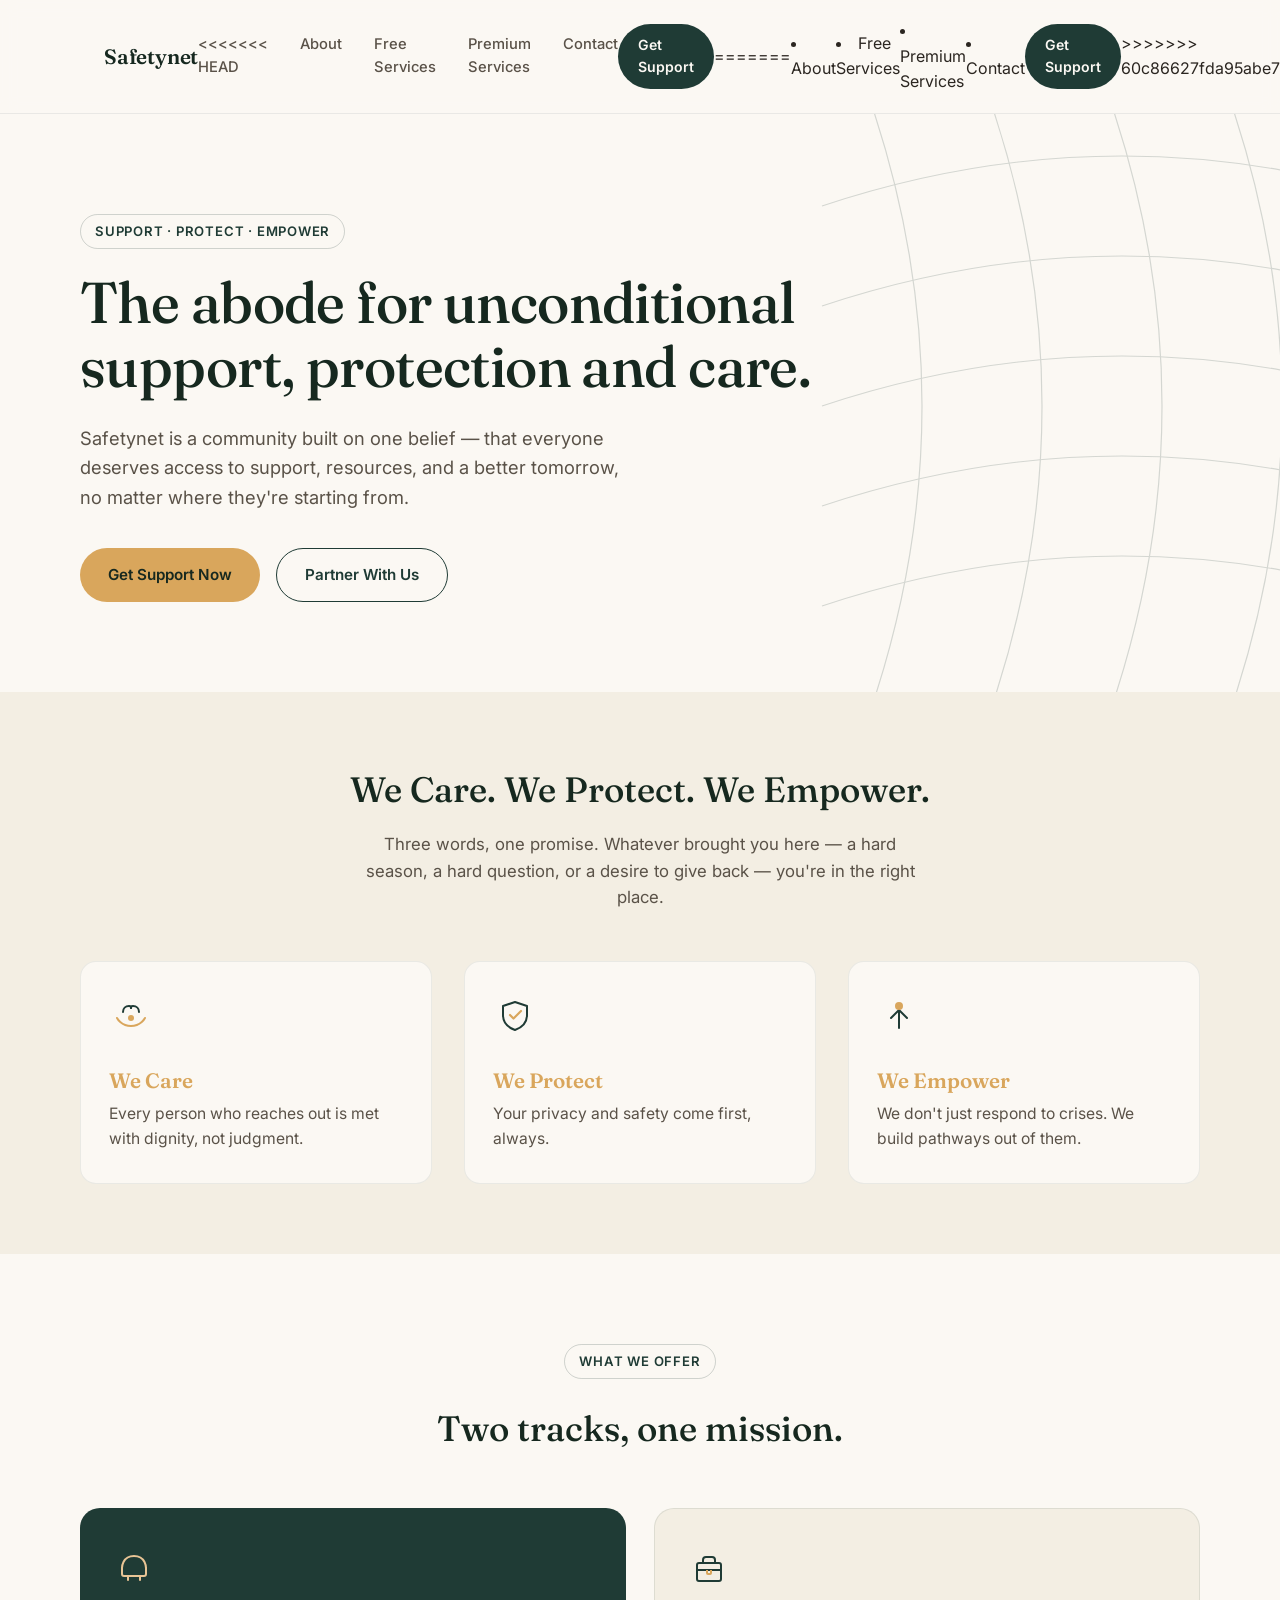
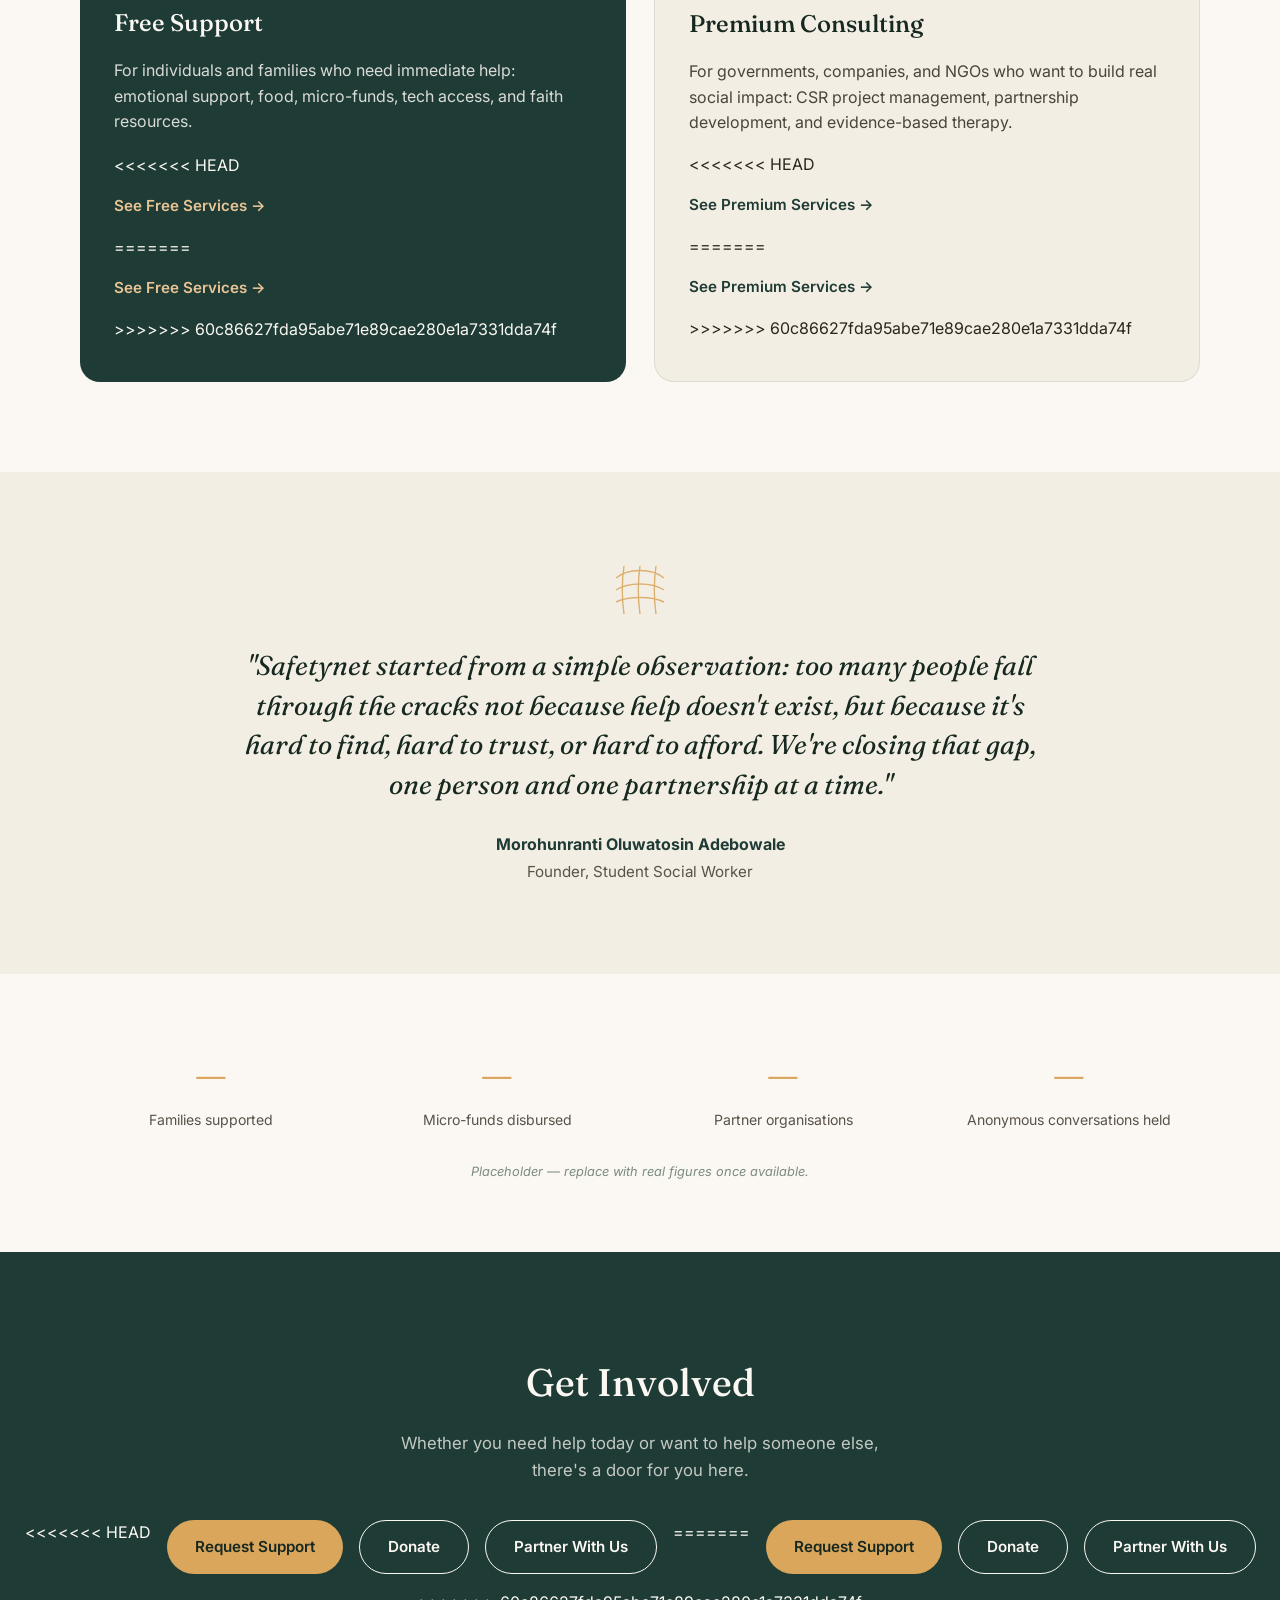
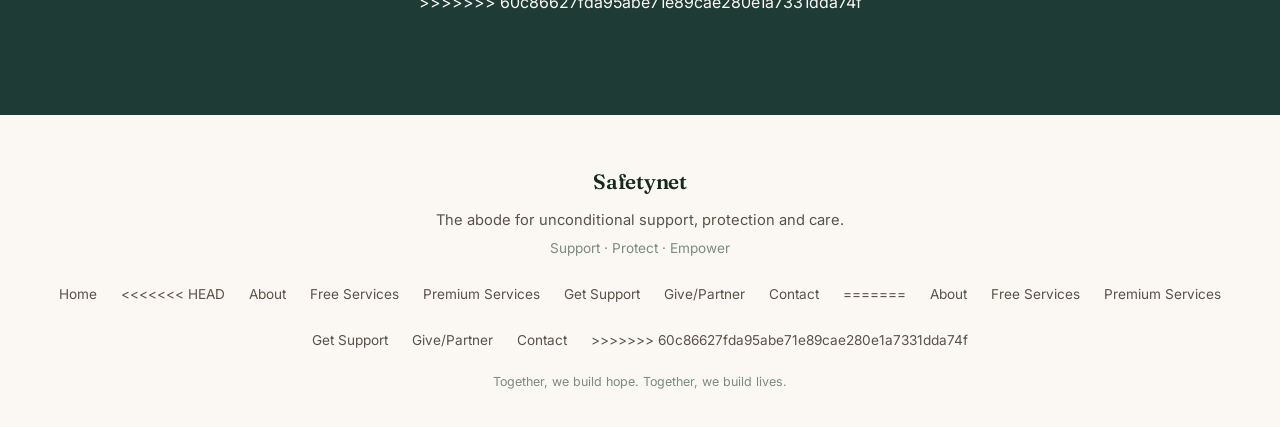
==== index.html @ e3c45377 "Sync local files with repo" ====
<!DOCTYPE html>
<html lang="en">
<head>
<meta charset="UTF-8">
<meta name="viewport" content="width=device-width, initial-scale=1.0">
<title>Safetynet — The abode for unconditional support, protection and care</title>
<link rel="preconnect" href="https://fonts.googleapis.com">
<link href="https://fonts.googleapis.com/css2?family=Fraunces:opsz,wght@9..144,400;9..144,500;9..144,600&family=Inter:wght@400;500;600&display=swap" rel="stylesheet">
<style>
  :root {
    --paper: #FBF8F3;
    --paper-warm: #F3EEE3;
    --pine: #1F3B35;
    --pine-deep: #16281F;
    --gold: #D9A65C;
    --gold-soft: #E8C495;
    --sage: #7A8C7E;
    --ink: #2B2620;
    --ink-soft: #5A5248;
  }

  * { margin: 0; padding: 0; box-sizing: border-box; }

  body {
    background: var(--paper);
    color: var(--ink);
    font-family: 'Inter', sans-serif;
    line-height: 1.6;
    -webkit-font-smoothing: antialiased;
  }

  h1, h2, h3 { font-family: 'Fraunces', serif; font-weight: 500; color: var(--pine-deep); }

  a { color: inherit; text-decoration: none; }

  :focus-visible {
    outline: 2px solid var(--gold);
    outline-offset: 3px;
  }

  .wrap { max-width: 1120px; margin: 0 auto; padding: 0 24px; }

  /* NAV */
  nav {
    position: sticky; top: 0; z-index: 50;
    background: rgba(251, 248, 243, 0.92);
    backdrop-filter: blur(8px);
    border-bottom: 1px solid rgba(31, 59, 53, 0.08);
  }
  .nav-inner {
    display: flex; align-items: center; justify-content: space-between;
    padding: 18px 24px; max-width: 1120px; margin: 0 auto;
  }
  .logo {
    font-family: 'Fraunces', serif; font-size: 1.3rem; font-weight: 600;
    color: var(--pine-deep); letter-spacing: -0.01em;
  }
  .nav-links {
    display: flex; gap: 32px; list-style: none;
    font-size: 0.92rem; font-weight: 500; color: var(--ink-soft);
  }
  .nav-links a:hover { color: var(--pine); }
  .nav-cta {
    background: var(--pine); color: var(--paper);
    padding: 10px 20px; border-radius: 100px;
    font-size: 0.88rem; font-weight: 600;
  }
  .nav-mobile-toggle {
    display: none; background: none; border: none; cursor: pointer;
    width: 40px; height: 40px; flex-direction: column; justify-content: center; gap: 5px;
  }
  .nav-mobile-toggle span { width: 22px; height: 2px; background: var(--pine-deep); border-radius: 2px; }
  .nav-mobile-panel {
    display: none; flex-direction: column; gap: 4px;
    padding: 10px 24px 20px; border-top: 1px solid rgba(31,59,53,0.08);
  }
  .nav-mobile-panel a {
    padding: 12px 0; font-size: 1rem; font-weight: 500; color: var(--ink-soft);
    border-bottom: 1px solid rgba(31,59,53,0.06);
  }
  .nav-mobile-panel a:last-child { border-bottom: none; }
  .nav-mobile-panel.open { display: flex; }

  /* HERO */
  .hero {
    position: relative; overflow: hidden;
    padding: 100px 24px 90px;
  }
  .hero-net {
    position: absolute; top: -10%; right: -15%;
    width: 700px; height: 700px; opacity: 0.35;
    pointer-events: none;
  }
  .hero-inner {
    max-width: 1120px; margin: 0 auto; position: relative; z-index: 2;
  }
  .eyebrow {
    display: inline-block; font-size: 0.82rem; font-weight: 600;
    color: var(--pine); letter-spacing: 0.06em; text-transform: uppercase;
    margin-bottom: 22px; padding: 6px 14px; border: 1px solid rgba(31,59,53,0.2);
    border-radius: 100px;
  }
  .hero h1 {
    font-size: clamp(2.2rem, 5vw, 3.6rem);
    line-height: 1.12; max-width: 780px; margin-bottom: 24px;
    letter-spacing: -0.01em;
  }
  .hero p {
    font-size: 1.15rem; color: var(--ink-soft); max-width: 560px; margin-bottom: 36px;
  }
  .btn-row { display: flex; gap: 16px; flex-wrap: wrap; }
  .btn {
    display: inline-flex; align-items: center; gap: 8px;
    padding: 14px 28px; border-radius: 100px;
    font-size: 0.95rem; font-weight: 600;
    transition: transform 0.15s ease, box-shadow 0.15s ease;
  }
  .btn-primary { background: var(--gold); color: var(--pine-deep); }
  .btn-primary:hover { transform: translateY(-1px); box-shadow: 0 6px 18px rgba(217,166,92,0.35); }
  .btn-secondary { background: transparent; color: var(--pine); border: 1.5px solid var(--pine); }
  .btn-secondary:hover { background: var(--pine); color: var(--paper); }

  /* THREE WORDS */
  .promise { padding: 70px 24px; background: var(--paper-warm); }
  .promise-head { text-align: center; margin-bottom: 50px; }
  .promise-head h2 { font-size: clamp(1.6rem, 3vw, 2.2rem); margin-bottom: 12px; }
  .promise-head p { color: var(--ink-soft); font-size: 1.05rem; max-width: 560px; margin: 0 auto; }
  .promise-grid {
    display: grid; grid-template-columns: repeat(3, 1fr); gap: 32px;
    max-width: 1120px; margin: 0 auto;
  }
  .promise-card {
    background: var(--paper); border-radius: 16px; padding: 32px 28px;
    border: 1px solid rgba(31,59,53,0.08);
  }
  .promise-card .icon { width: 44px; height: 44px; margin-bottom: 18px; }
  .promise-card .word {
    font-family: 'Fraunces', serif; font-size: 1.3rem; font-weight: 600;
    color: var(--gold); margin-bottom: 4px;
  }
  .promise-card p { color: var(--ink-soft); font-size: 0.98rem; }

  /* WHAT WE OFFER */
  .offer { padding: 90px 24px; }
  .offer-inner { max-width: 1120px; margin: 0 auto; }
  .offer-head { text-align: center; margin-bottom: 50px; }
  .offer-head .eyebrow { display: inline-block; }
  .offer-head h2 { font-size: clamp(1.6rem, 3vw, 2.2rem); }
  .offer-grid { display: grid; grid-template-columns: 1fr 1fr; gap: 28px; }
  .offer-card {
    padding: 40px 34px; border-radius: 20px;
    display: flex; flex-direction: column; gap: 16px;
  }
  .offer-card.free { background: var(--pine); color: var(--paper); }
  .offer-card.premium { background: var(--paper-warm); border: 1px solid rgba(31,59,53,0.1); }
  .offer-card .icon { width: 40px; height: 40px; }
  .offer-card h3 { font-size: 1.5rem; }
  .offer-card.free h3 { color: var(--paper); }
  .offer-card p { font-size: 1rem; opacity: 0.85; flex-grow: 1; }
  .offer-card .link-out { font-weight: 600; font-size: 0.95rem; display: flex; align-items: center; gap: 6px; }
  .offer-card.free .link-out { color: var(--gold-soft); }
  .offer-card.premium .link-out { color: var(--pine); }

  /* FOUNDER */
  .founder { padding: 90px 24px; background: var(--paper-warm); }
  .founder-inner {
    max-width: 800px; margin: 0 auto; text-align: center;
  }
  .founder .icon { width: 56px; height: 56px; margin: 0 auto 28px; display: block; }
  .founder blockquote {
    font-family: 'Fraunces', serif; font-size: clamp(1.3rem, 2.6vw, 1.7rem);
    font-weight: 400; color: var(--pine-deep); line-height: 1.45;
    margin-bottom: 28px; font-style: italic;
  }
  .founder cite {
    font-style: normal; font-size: 0.95rem; color: var(--ink-soft);
    display: block;
  }
  .founder cite strong { color: var(--pine); display: block; font-size: 1rem; margin-bottom: 2px; }

  /* STATS */
  .stats { padding: 70px 24px; }
  .stats-grid {
    display: grid; grid-template-columns: repeat(4, 1fr); gap: 24px;
    max-width: 1120px; margin: 0 auto; text-align: center;
  }
  .stat-num {
    font-family: 'Fraunces', serif; font-size: 2.4rem; font-weight: 600; color: var(--gold);
  }
  .stat-label { font-size: 0.88rem; color: var(--ink-soft); margin-top: 4px; }
  .stats-note {
    text-align: center; font-size: 0.8rem; color: var(--sage); margin-top: 30px; font-style: italic;
  }

  /* GET INVOLVED */
  .involved {
    padding: 100px 24px; background: var(--pine); color: var(--paper);
    text-align: center;
  }
  .involved h2 { color: var(--paper); font-size: clamp(1.7rem, 3.5vw, 2.4rem); margin-bottom: 16px; }
  .involved p { color: rgba(251,248,243,0.75); max-width: 520px; margin: 0 auto 36px; font-size: 1.05rem; }
  .involved .btn-row { justify-content: center; }
  .involved .btn-primary { background: var(--gold); color: var(--pine-deep); }
  .involved .btn-secondary { border-color: var(--paper); color: var(--paper); }
  .involved .btn-secondary:hover { background: var(--paper); color: var(--pine-deep); }

  /* FOOTER */
  footer { padding: 50px 24px 36px; text-align: center; }
  footer .logo { justify-content: center; display: flex; margin-bottom: 10px; }
  footer .tagline { color: var(--ink-soft); font-size: 0.92rem; margin-bottom: 6px; }
  footer .motto { color: var(--sage); font-size: 0.85rem; margin-bottom: 24px; }
  .footer-links {
    display: flex; justify-content: center; gap: 24px; flex-wrap: wrap;
    font-size: 0.85rem; color: var(--ink-soft); margin-bottom: 20px;
  }
  .footer-links a:hover { color: var(--pine); }
  footer .copy { font-size: 0.78rem; color: var(--sage); }

  @media (max-width: 860px) {
    .nav-links { display: none; }
    .nav-mobile-toggle { display: flex; }
    .promise-grid { grid-template-columns: 1fr; }
    .offer-grid { grid-template-columns: 1fr; }
    .stats-grid { grid-template-columns: repeat(2, 1fr); gap: 32px; }
    .hero-net { opacity: 0.2; right: -30%; }
  }

  @media (prefers-reduced-motion: reduce) {
    * { animation: none !important; transition: none !important; }
  }
</style>
</head>
<body>

<nav>
  <div class="nav-inner">
    <a href="index.html" class="logo">Safetynet</a>
    <ul class="nav-links">
<<<<<<< HEAD
      <li><a href="safetynet-about.html">About</a></li>
      <li><a href="safetynet-free-services.html">Free Services</a></li>
      <li><a href="safetynet-premium-services.html">Premium Services</a></li>
      <li><a href="safetynet-contact.html">Contact</a></li>
    </ul>
    <a href="safetynet-get-support.html" class="nav-cta">Get Support</a>
=======
      <li><a href="about.html">About</a></li>
      <li><a href="free-services.html">Free Services</a></li>
      <li><a href="premium-services.html">Premium Services</a></li>
      <li><a href="contact.html">Contact</a></li>
    </ul>
    <a href="get-support.html" class="nav-cta">Get Support</a>
>>>>>>> 60c86627fda95abe71e89cae280e1a7331dda74f
    <button class="nav-mobile-toggle" aria-label="Open menu" aria-expanded="false" id="navToggle">
      <span></span><span></span><span></span>
    </button>
  </div>
  <div class="nav-mobile-panel" id="navPanel">
<<<<<<< HEAD
    <a href="safetynet-about.html">About</a>
    <a href="safetynet-free-services.html">Free Services</a>
    <a href="safetynet-premium-services.html">Premium Services</a>
    <a href="safetynet-get-support.html">Get Support</a>
    <a href="safetynet-contact.html">Contact</a>
=======
    <a href="about.html">About</a>
    <a href="free-services.html">Free Services</a>
    <a href="premium-services.html">Premium Services</a>
    <a href="get-support.html">Get Support</a>
    <a href="contact.html">Contact</a>
>>>>>>> 60c86627fda95abe71e89cae280e1a7331dda74f
  </div>
</nav>

<script>
  const navToggle = document.getElementById('navToggle');
  const navPanel = document.getElementById('navPanel');
  navToggle.addEventListener('click', () => {
    const isOpen = navPanel.classList.toggle('open');
    navToggle.setAttribute('aria-expanded', isOpen);
  });
</script>


<section class="hero">
  <svg class="hero-net" viewBox="0 0 700 700" xmlns="http://www.w3.org/2000/svg">
    <g stroke="#1F3B35" stroke-width="1.2" fill="none" opacity="0.5">
      <path d="M50,150 Q350,50 650,150" />
      <path d="M50,250 Q350,150 650,250" />
      <path d="M50,350 Q350,250 650,350" />
      <path d="M50,450 Q350,350 650,450" />
      <path d="M50,550 Q350,450 650,550" />
      <path d="M100,50 Q200,350 100,650" />
      <path d="M220,50 Q320,350 220,650" />
      <path d="M340,50 Q440,350 340,650" />
      <path d="M460,50 Q560,350 460,650" />
      <path d="M580,50 Q680,350 580,650" />
    </g>
  </svg>
  <div class="hero-inner">
    <span class="eyebrow">Support · Protect · Empower</span>
    <h1>The abode for unconditional support, protection and care.</h1>
    <p>Safetynet is a community built on one belief — that everyone deserves access to support, resources, and a better tomorrow, no matter where they're starting from.</p>
    <div class="btn-row">
      <a href="get-support.html" class="btn btn-primary">Get Support Now</a>
      <a href="give-partner.html" class="btn btn-secondary">Partner With Us</a>
    </div>
  </div>
</section>

<section class="promise">
  <div class="promise-head">
    <h2>We Care. We Protect. We Empower.</h2>
    <p>Three words, one promise. Whatever brought you here — a hard season, a hard question, or a desire to give back — you're in the right place.</p>
  </div>
  <div class="promise-grid">
    <div class="promise-card">
      <svg class="icon" viewBox="0 0 44 44" fill="none" xmlns="http://www.w3.org/2000/svg">
        <path d="M8 24C8 24 12 32 22 32C32 32 36 24 36 24" stroke="#D9A65C" stroke-width="2" stroke-linecap="round"/>
        <path d="M14 18C14 14.5 16.5 12 20 12C22 12 22.5 13 22 14" stroke="#1F3B35" stroke-width="2" stroke-linecap="round"/>
        <path d="M30 18C30 14.5 27.5 12 24 12C22 12 21.5 13 22 14" stroke="#1F3B35" stroke-width="2" stroke-linecap="round"/>
        <circle cx="22" cy="24" r="3" fill="#D9A65C"/>
      </svg>
      <div class="word">We Care</div>
      <p>Every person who reaches out is met with dignity, not judgment.</p>
    </div>
    <div class="promise-card">
      <svg class="icon" viewBox="0 0 44 44" fill="none" xmlns="http://www.w3.org/2000/svg">
        <path d="M22 8L34 12V21C34 28.5 29 33.5 22 36C15 33.5 10 28.5 10 21V12L22 8Z" stroke="#1F3B35" stroke-width="2" stroke-linejoin="round"/>
        <path d="M17 21L20.5 24.5L28 17" stroke="#D9A65C" stroke-width="2.2" stroke-linecap="round" stroke-linejoin="round"/>
      </svg>
      <div class="word">We Protect</div>
      <p>Your privacy and safety come first, always.</p>
    </div>
    <div class="promise-card">
      <svg class="icon" viewBox="0 0 44 44" fill="none" xmlns="http://www.w3.org/2000/svg">
        <path d="M22 34V16" stroke="#1F3B35" stroke-width="2" stroke-linecap="round"/>
        <path d="M14 24L22 16L30 24" stroke="#1F3B35" stroke-width="2" stroke-linecap="round" stroke-linejoin="round"/>
        <circle cx="22" cy="12" r="4" fill="#D9A65C"/>
      </svg>
      <div class="word">We Empower</div>
      <p>We don't just respond to crises. We build pathways out of them.</p>
    </div>
  </div>
</section>

<section class="offer">
  <div class="offer-inner">
    <div class="offer-head">
      <span class="eyebrow">What We Offer</span>
      <h2>Two tracks, one mission.</h2>
    </div>
    <div class="offer-grid">
      <div class="offer-card free">
        <svg class="icon" viewBox="0 0 40 40" fill="none" xmlns="http://www.w3.org/2000/svg">
          <path d="M8 20C8 20 8 8 20 8C32 8 32 20 32 20" stroke="#E8C495" stroke-width="2" stroke-linecap="round"/>
          <path d="M8 20V26C8 27 9 28 10 28H30C31 28 32 27 32 26V20" stroke="#E8C495" stroke-width="2" stroke-linecap="round" stroke-linejoin="round"/>
          <path d="M14 28V32" stroke="#E8C495" stroke-width="2" stroke-linecap="round"/>
          <path d="M26 28V32" stroke="#E8C495" stroke-width="2" stroke-linecap="round"/>
        </svg>
        <h3>Free Support</h3>
        <p>For individuals and families who need immediate help: emotional support, food, micro-funds, tech access, and faith resources.</p>
<<<<<<< HEAD
        <a href="safetynet-free-services.html" class="link-out">See Free Services →</a>
=======
        <a href="free-services.html" class="link-out">See Free Services →</a>
>>>>>>> 60c86627fda95abe71e89cae280e1a7331dda74f
      </div>
      <div class="offer-card premium">
        <svg class="icon" viewBox="0 0 40 40" fill="none" xmlns="http://www.w3.org/2000/svg">
          <rect x="8" y="14" width="24" height="18" rx="2" stroke="#1F3B35" stroke-width="2"/>
          <path d="M14 14V11C14 9.5 15 8 17 8H23C25 8 26 9.5 26 11V14" stroke="#1F3B35" stroke-width="2"/>
          <path d="M8 21H32" stroke="#1F3B35" stroke-width="2"/>
          <path d="M18 21V24C18 24.5 18.5 25 19 25H21C21.5 25 22 24.5 22 24V21" stroke="#D9A65C" stroke-width="2"/>
        </svg>
        <h3>Premium Consulting</h3>
        <p>For governments, companies, and NGOs who want to build real social impact: CSR project management, partnership development, and evidence-based therapy.</p>
<<<<<<< HEAD
        <a href="safetynet-premium-services.html" class="link-out">See Premium Services →</a>
=======
        <a href="premium-services.html" class="link-out">See Premium Services →</a>
>>>>>>> 60c86627fda95abe71e89cae280e1a7331dda74f
      </div>
    </div>
  </div>
</section>

<section class="founder">
  <div class="founder-inner">
    <svg class="icon" viewBox="0 0 56 56" fill="none" xmlns="http://www.w3.org/2000/svg">
      <g stroke="#D9A65C" stroke-width="1.4" opacity="0.85">
        <path d="M4 16C16 6 40 6 52 16" />
        <path d="M4 28C16 20 40 20 52 28" />
        <path d="M4 40C16 34 40 34 52 40" />
        <path d="M12 4C10 18 10 38 12 52" />
        <path d="M28 4C26 18 26 38 28 52" />
        <path d="M44 4C42 18 42 38 44 52" />
      </g>
    </svg>
    <blockquote>"Safetynet started from a simple observation: too many people fall through the cracks not because help doesn't exist, but because it's hard to find, hard to trust, or hard to afford. We're closing that gap, one person and one partnership at a time."</blockquote>
    <cite><strong>Morohunranti Oluwatosin Adebowale</strong>Founder, Student Social Worker</cite>
  </div>
</section>

<section class="stats">
  <div class="stats-grid">
    <div>
      <div class="stat-num">—</div>
      <div class="stat-label">Families supported</div>
    </div>
    <div>
      <div class="stat-num">—</div>
      <div class="stat-label">Micro-funds disbursed</div>
    </div>
    <div>
      <div class="stat-num">—</div>
      <div class="stat-label">Partner organisations</div>
    </div>
    <div>
      <div class="stat-num">—</div>
      <div class="stat-label">Anonymous conversations held</div>
    </div>
  </div>
  <p class="stats-note">Placeholder — replace with real figures once available.</p>
</section>

<section class="involved">
  <h2>Get Involved</h2>
  <p>Whether you need help today or want to help someone else, there's a door for you here.</p>
  <div class="btn-row">
<<<<<<< HEAD
    <a href="safetynet-get-support.html" class="btn btn-primary">Request Support</a>
    <a href="safetynet-give-partner.html" class="btn btn-secondary">Donate</a>
    <a href="safetynet-give-partner.html" class="btn btn-secondary">Partner With Us</a>
=======
    <a href="get-support.html" class="btn btn-primary">Request Support</a>
    <a href="give-partner.html" class="btn btn-secondary">Donate</a>
    <a href="give-partner.html" class="btn btn-secondary">Partner With Us</a>
>>>>>>> 60c86627fda95abe71e89cae280e1a7331dda74f
  </div>
</section>

<footer>
  <a href="index.html" class="logo">Safetynet</a>
  <p class="tagline">The abode for unconditional support, protection and care.</p>
  <p class="motto">Support · Protect · Empower</p>
  <div class="footer-links">
    <a href="index.html">Home</a>
<<<<<<< HEAD
    <a href="safetynet-about.html">About</a>
    <a href="safetynet-free-services.html">Free Services</a>
    <a href="safetynet-premium-services.html">Premium Services</a>
    <a href="safetynet-get-support.html">Get Support</a>
    <a href="safetynet-give-partner.html">Give/Partner</a>
    <a href="safetynet-contact.html">Contact</a>
=======
    <a href="about.html">About</a>
    <a href="free-services.html">Free Services</a>
    <a href="premium-services.html">Premium Services</a>
    <a href="get-support.html">Get Support</a>
    <a href="give-partner.html">Give/Partner</a>
    <a href="contact.html">Contact</a>
>>>>>>> 60c86627fda95abe71e89cae280e1a7331dda74f
  </div>
  <p class="copy">Together, we build hope. Together, we build lives.</p>
</footer>

</body>
</html>
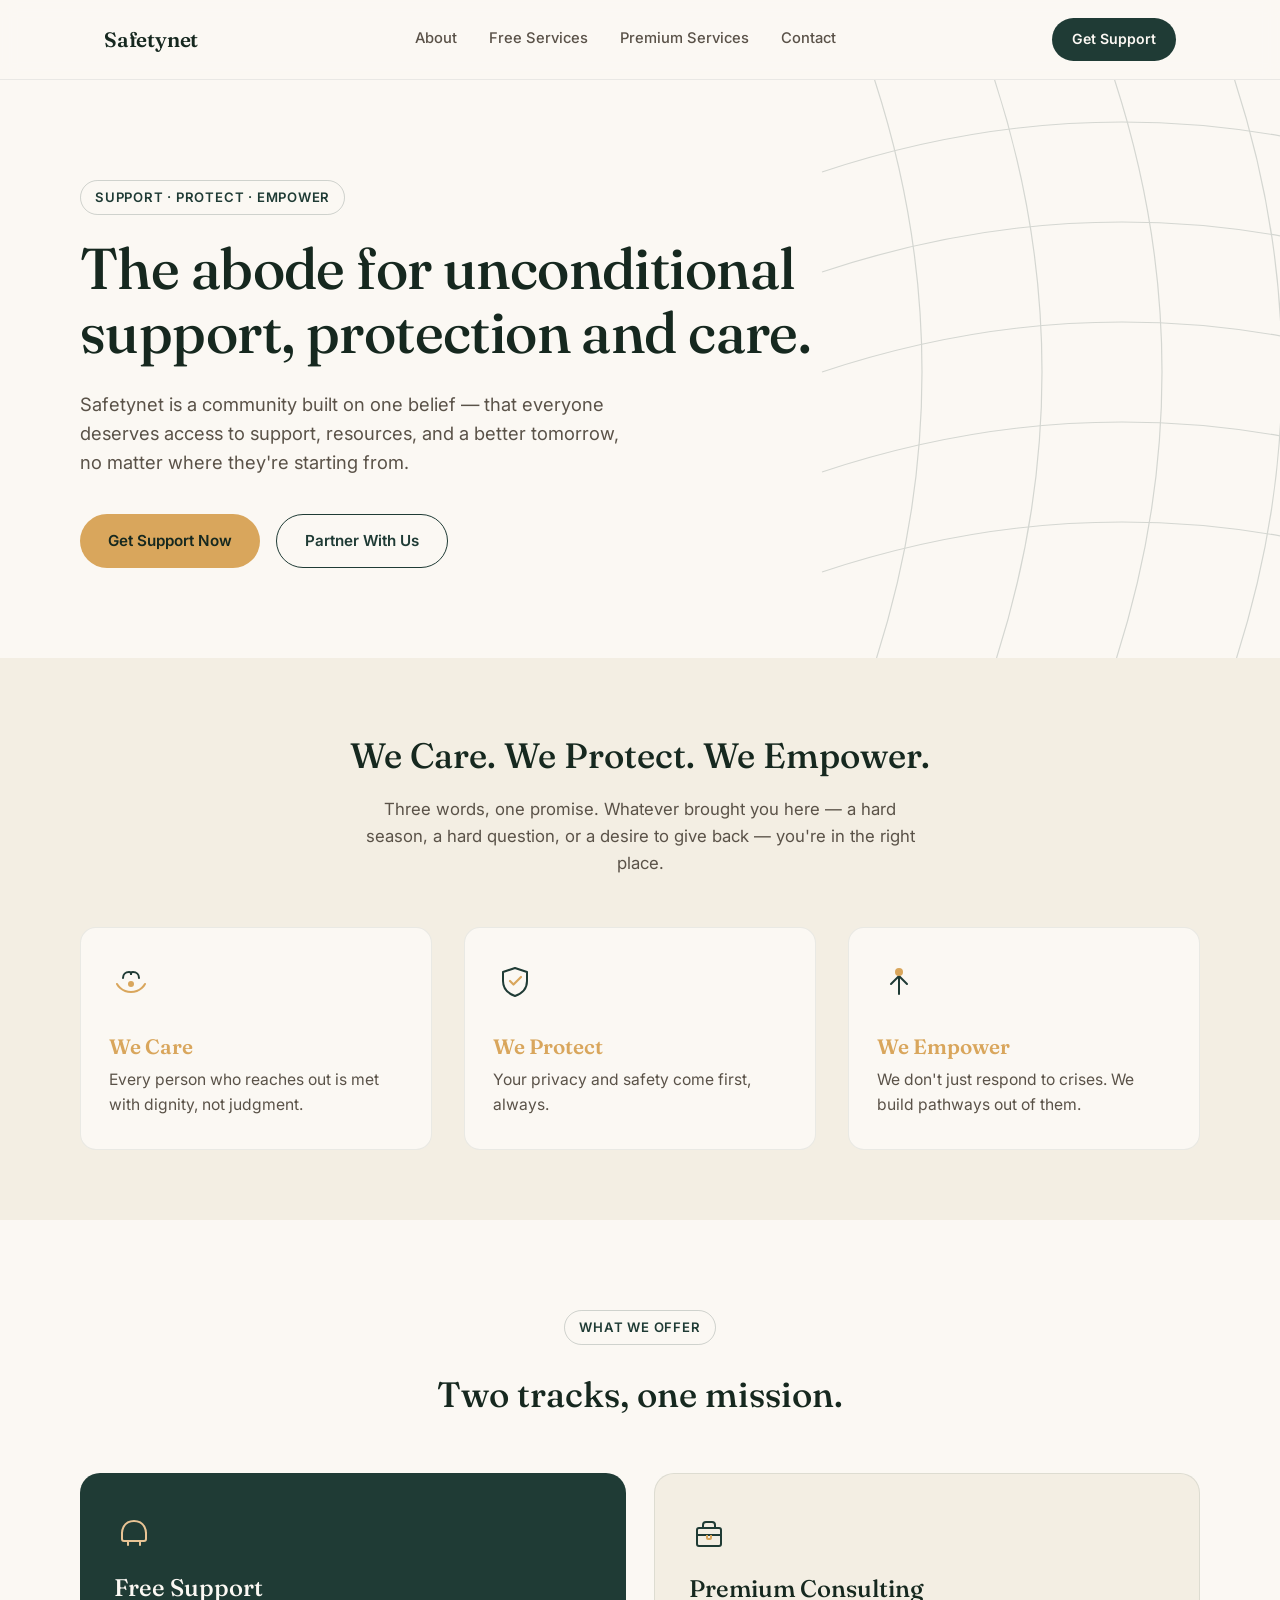
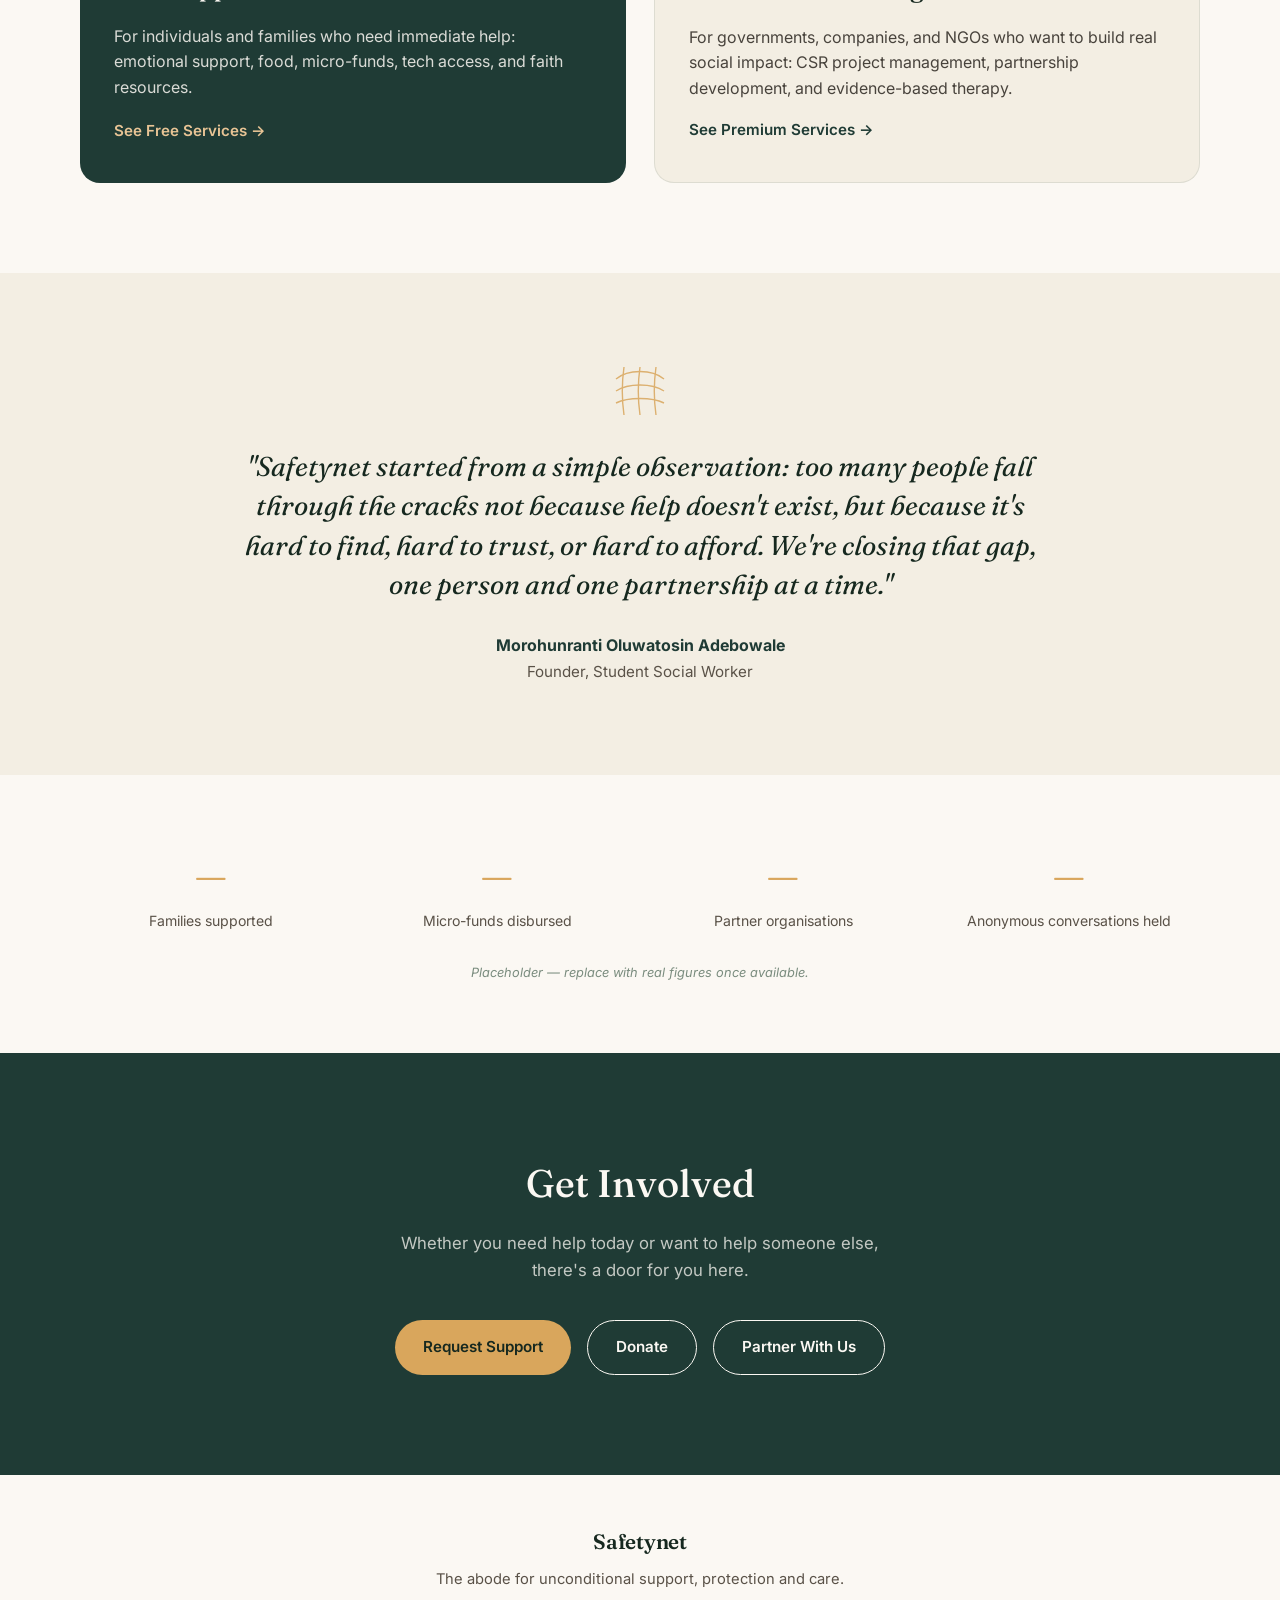
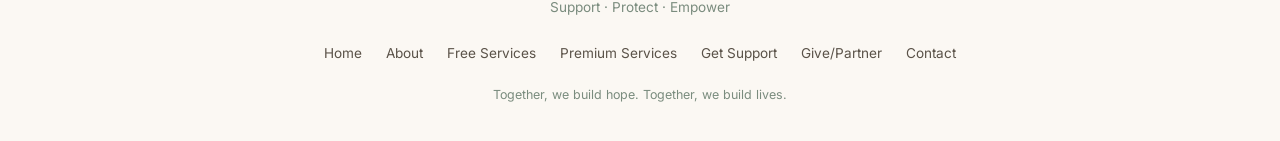
==== commit 0fef76ae: "Resolve merge conflicts, standardize filenames" ====
--- a/index.html
+++ b/index.html
@@ -236,39 +236,22 @@
   <div class="nav-inner">
     <a href="index.html" class="logo">Safetynet</a>
     <ul class="nav-links">
-<<<<<<< HEAD
       <li><a href="safetynet-about.html">About</a></li>
       <li><a href="safetynet-free-services.html">Free Services</a></li>
       <li><a href="safetynet-premium-services.html">Premium Services</a></li>
       <li><a href="safetynet-contact.html">Contact</a></li>
     </ul>
     <a href="safetynet-get-support.html" class="nav-cta">Get Support</a>
-=======
-      <li><a href="about.html">About</a></li>
-      <li><a href="free-services.html">Free Services</a></li>
-      <li><a href="premium-services.html">Premium Services</a></li>
-      <li><a href="contact.html">Contact</a></li>
-    </ul>
-    <a href="get-support.html" class="nav-cta">Get Support</a>
->>>>>>> 60c86627fda95abe71e89cae280e1a7331dda74f
     <button class="nav-mobile-toggle" aria-label="Open menu" aria-expanded="false" id="navToggle">
       <span></span><span></span><span></span>
     </button>
   </div>
   <div class="nav-mobile-panel" id="navPanel">
-<<<<<<< HEAD
     <a href="safetynet-about.html">About</a>
     <a href="safetynet-free-services.html">Free Services</a>
     <a href="safetynet-premium-services.html">Premium Services</a>
     <a href="safetynet-get-support.html">Get Support</a>
     <a href="safetynet-contact.html">Contact</a>
-=======
-    <a href="about.html">About</a>
-    <a href="free-services.html">Free Services</a>
-    <a href="premium-services.html">Premium Services</a>
-    <a href="get-support.html">Get Support</a>
-    <a href="contact.html">Contact</a>
->>>>>>> 60c86627fda95abe71e89cae280e1a7331dda74f
   </div>
 </nav>
 
@@ -360,11 +343,7 @@
         </svg>
         <h3>Free Support</h3>
         <p>For individuals and families who need immediate help: emotional support, food, micro-funds, tech access, and faith resources.</p>
-<<<<<<< HEAD
         <a href="safetynet-free-services.html" class="link-out">See Free Services →</a>
-=======
-        <a href="free-services.html" class="link-out">See Free Services →</a>
->>>>>>> 60c86627fda95abe71e89cae280e1a7331dda74f
       </div>
       <div class="offer-card premium">
         <svg class="icon" viewBox="0 0 40 40" fill="none" xmlns="http://www.w3.org/2000/svg">
@@ -375,11 +354,7 @@
         </svg>
         <h3>Premium Consulting</h3>
         <p>For governments, companies, and NGOs who want to build real social impact: CSR project management, partnership development, and evidence-based therapy.</p>
-<<<<<<< HEAD
         <a href="safetynet-premium-services.html" class="link-out">See Premium Services →</a>
-=======
-        <a href="premium-services.html" class="link-out">See Premium Services →</a>
->>>>>>> 60c86627fda95abe71e89cae280e1a7331dda74f
       </div>
     </div>
   </div>
@@ -428,15 +403,9 @@
   <h2>Get Involved</h2>
   <p>Whether you need help today or want to help someone else, there's a door for you here.</p>
   <div class="btn-row">
-<<<<<<< HEAD
     <a href="safetynet-get-support.html" class="btn btn-primary">Request Support</a>
     <a href="safetynet-give-partner.html" class="btn btn-secondary">Donate</a>
     <a href="safetynet-give-partner.html" class="btn btn-secondary">Partner With Us</a>
-=======
-    <a href="get-support.html" class="btn btn-primary">Request Support</a>
-    <a href="give-partner.html" class="btn btn-secondary">Donate</a>
-    <a href="give-partner.html" class="btn btn-secondary">Partner With Us</a>
->>>>>>> 60c86627fda95abe71e89cae280e1a7331dda74f
   </div>
 </section>
 
@@ -446,21 +415,12 @@
   <p class="motto">Support · Protect · Empower</p>
   <div class="footer-links">
     <a href="index.html">Home</a>
-<<<<<<< HEAD
     <a href="safetynet-about.html">About</a>
     <a href="safetynet-free-services.html">Free Services</a>
     <a href="safetynet-premium-services.html">Premium Services</a>
     <a href="safetynet-get-support.html">Get Support</a>
     <a href="safetynet-give-partner.html">Give/Partner</a>
     <a href="safetynet-contact.html">Contact</a>
-=======
-    <a href="about.html">About</a>
-    <a href="free-services.html">Free Services</a>
-    <a href="premium-services.html">Premium Services</a>
-    <a href="get-support.html">Get Support</a>
-    <a href="give-partner.html">Give/Partner</a>
-    <a href="contact.html">Contact</a>
->>>>>>> 60c86627fda95abe71e89cae280e1a7331dda74f
   </div>
   <p class="copy">Together, we build hope. Together, we build lives.</p>
 </footer>
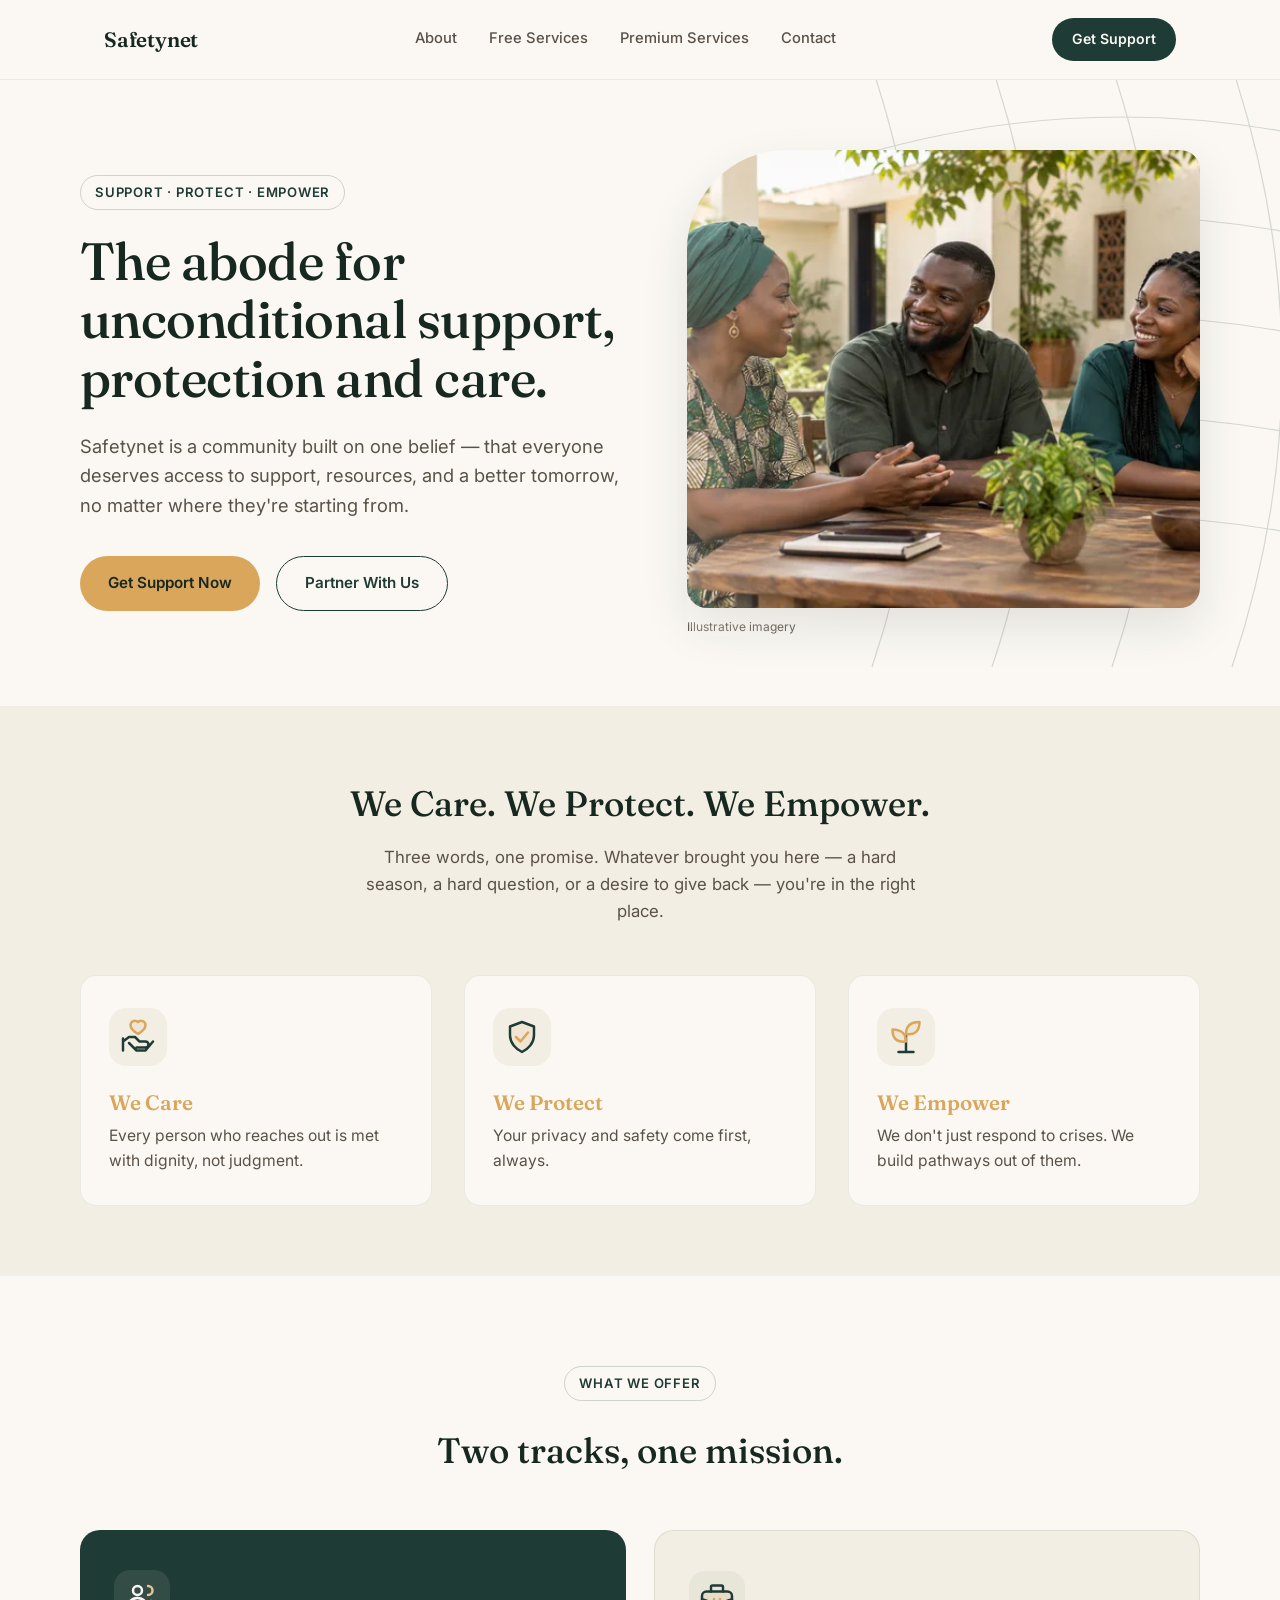
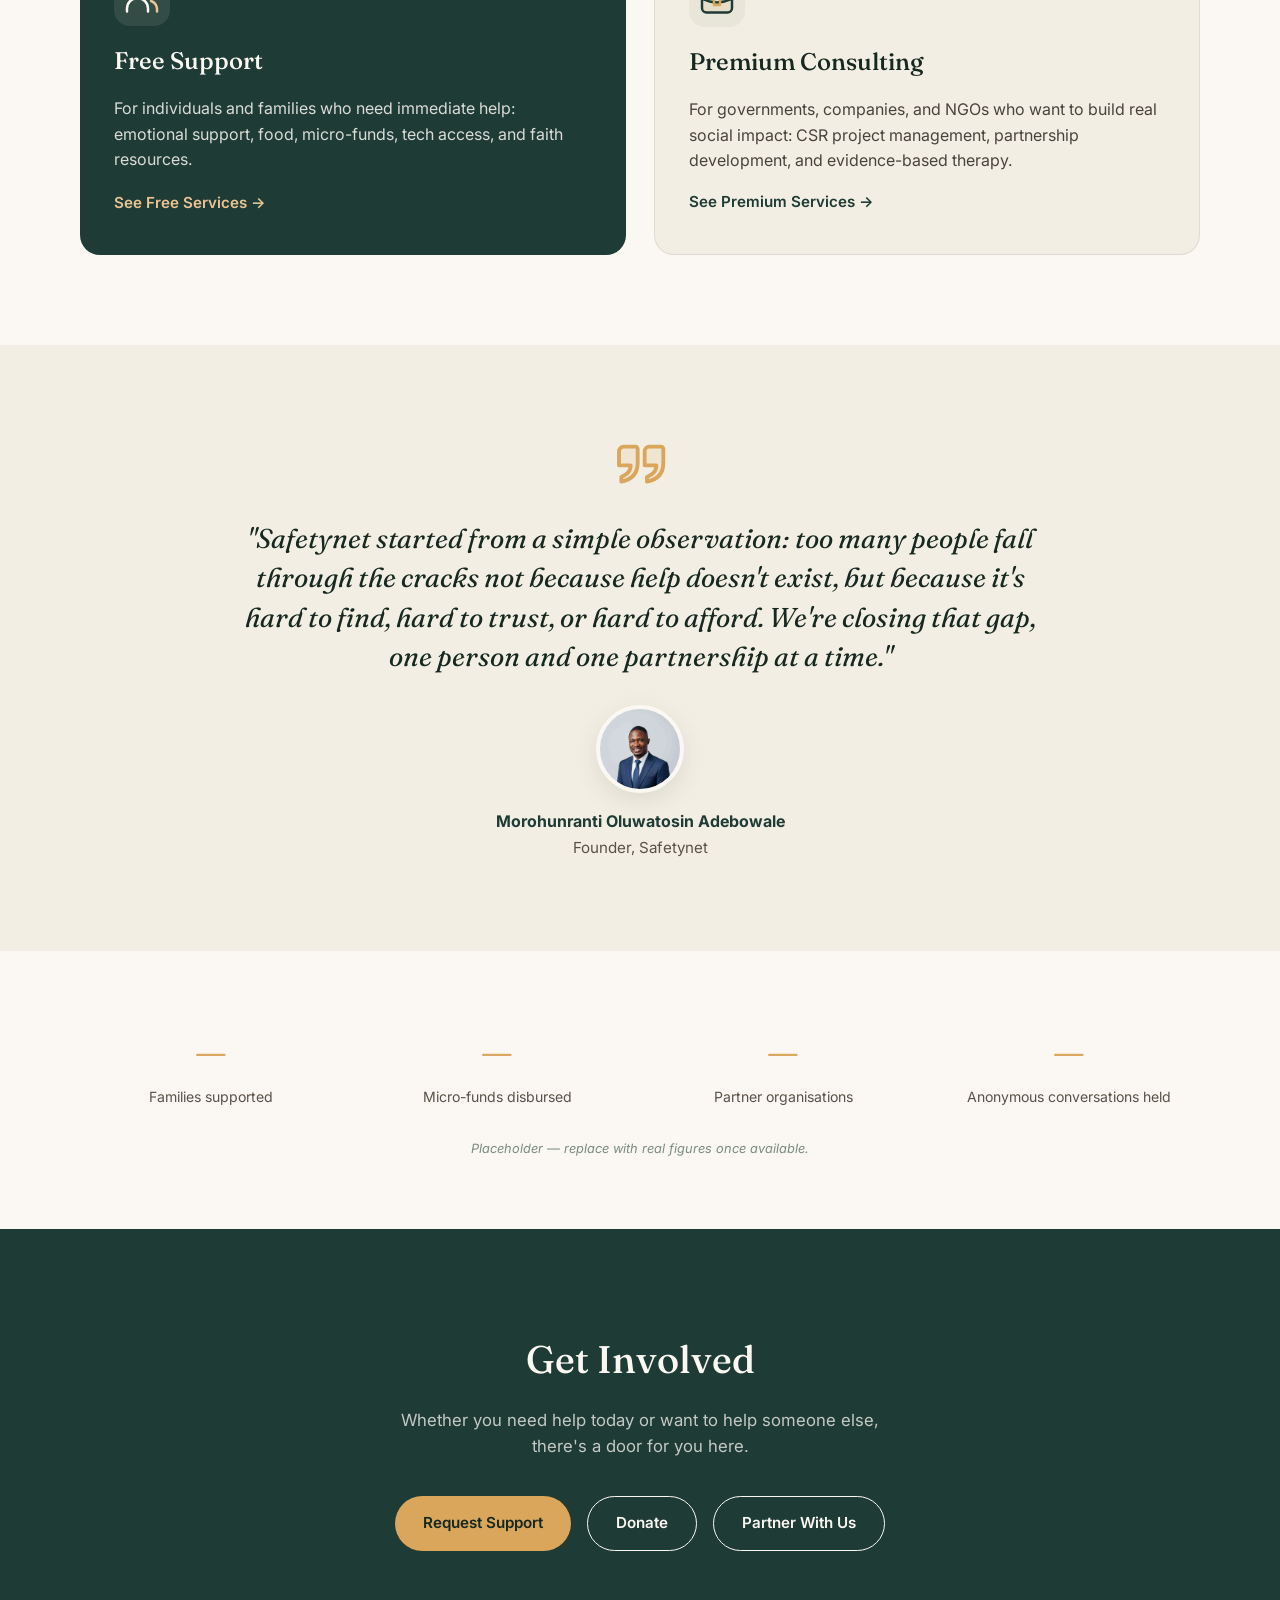
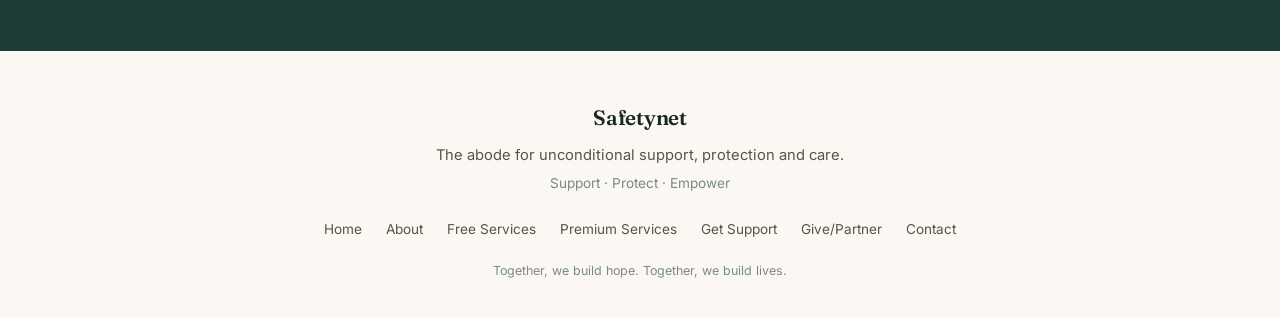
==== commit 0b89e42f: "Founder photo updated, email and icons updated, images added" ====
--- a/index.html
+++ b/index.html
@@ -229,6 +229,8 @@
     * { animation: none !important; transition: none !important; }
   }
 </style>
+<link rel="stylesheet" href="assets/imagery.css">
+<link rel="stylesheet" href="assets/icons.css">
 </head>
 <body>
 
@@ -236,22 +238,22 @@
   <div class="nav-inner">
     <a href="index.html" class="logo">Safetynet</a>
     <ul class="nav-links">
-      <li><a href="safetynet-about.html">About</a></li>
-      <li><a href="safetynet-free-services.html">Free Services</a></li>
-      <li><a href="safetynet-premium-services.html">Premium Services</a></li>
-      <li><a href="safetynet-contact.html">Contact</a></li>
+      <li><a href="about.html">About</a></li>
+      <li><a href="free-services.html">Free Services</a></li>
+      <li><a href="premium-services.html">Premium Services</a></li>
+      <li><a href="contact.html">Contact</a></li>
     </ul>
-    <a href="safetynet-get-support.html" class="nav-cta">Get Support</a>
+    <a href="get-support.html" class="nav-cta">Get Support</a>
     <button class="nav-mobile-toggle" aria-label="Open menu" aria-expanded="false" id="navToggle">
       <span></span><span></span><span></span>
     </button>
   </div>
   <div class="nav-mobile-panel" id="navPanel">
-    <a href="safetynet-about.html">About</a>
-    <a href="safetynet-free-services.html">Free Services</a>
-    <a href="safetynet-premium-services.html">Premium Services</a>
-    <a href="safetynet-get-support.html">Get Support</a>
-    <a href="safetynet-contact.html">Contact</a>
+    <a href="about.html">About</a>
+    <a href="free-services.html">Free Services</a>
+    <a href="premium-services.html">Premium Services</a>
+    <a href="get-support.html">Get Support</a>
+    <a href="contact.html">Contact</a>
   </div>
 </nav>
 
@@ -281,6 +283,7 @@
     </g>
   </svg>
   <div class="hero-inner">
+    <div class="hero-copy">
     <span class="eyebrow">Support · Protect · Empower</span>
     <h1>The abode for unconditional support, protection and care.</h1>
     <p>Safetynet is a community built on one belief — that everyone deserves access to support, resources, and a better tomorrow, no matter where they're starting from.</p>
@@ -288,6 +291,11 @@
       <a href="get-support.html" class="btn btn-primary">Get Support Now</a>
       <a href="give-partner.html" class="btn btn-secondary">Partner With Us</a>
     </div>
+    </div>
+    <figure class="human-photo hero-photo">
+      <img src="assets/images/community.webp" srcset="assets/images/community-640.webp 640w, assets/images/community.webp 1280w" sizes="(max-width: 860px) calc(100vw - 48px), 540px" width="1280" height="853" alt="Three adults sharing a warm conversation in a leafy courtyard." fetchpriority="high" decoding="async">
+      <figcaption class="photo-caption">Illustrative imagery</figcaption>
+    </figure>
   </div>
 </section>
 
@@ -298,29 +306,17 @@
   </div>
   <div class="promise-grid">
     <div class="promise-card">
-      <svg class="icon" viewBox="0 0 44 44" fill="none" xmlns="http://www.w3.org/2000/svg">
-        <path d="M8 24C8 24 12 32 22 32C32 32 36 24 36 24" stroke="#D9A65C" stroke-width="2" stroke-linecap="round"/>
-        <path d="M14 18C14 14.5 16.5 12 20 12C22 12 22.5 13 22 14" stroke="#1F3B35" stroke-width="2" stroke-linecap="round"/>
-        <path d="M30 18C30 14.5 27.5 12 24 12C22 12 21.5 13 22 14" stroke="#1F3B35" stroke-width="2" stroke-linecap="round"/>
-        <circle cx="22" cy="24" r="3" fill="#D9A65C"/>
-      </svg>
+      <svg class="icon sn-icon" data-icon="care" width="36" height="36" viewBox="0 0 24 24" fill="none" stroke="currentColor" stroke-width="1.65" stroke-linecap="round" stroke-linejoin="round" aria-hidden="true" focusable="false" xmlns="http://www.w3.org/2000/svg"><path class="icon-accent icon-wash" d="M12 10s-5-3-5-6a3 3 0 0 1 5-2 3 3 0 0 1 5 2c0 3-5 6-5 6Z"/><path d="m2 15 4-3h4l3 3h4a2 2 0 0 1 0 4h-6m-5-3 5 5h6l5-6M2 13v8"/></svg>
       <div class="word">We Care</div>
       <p>Every person who reaches out is met with dignity, not judgment.</p>
     </div>
     <div class="promise-card">
-      <svg class="icon" viewBox="0 0 44 44" fill="none" xmlns="http://www.w3.org/2000/svg">
-        <path d="M22 8L34 12V21C34 28.5 29 33.5 22 36C15 33.5 10 28.5 10 21V12L22 8Z" stroke="#1F3B35" stroke-width="2" stroke-linejoin="round"/>
-        <path d="M17 21L20.5 24.5L28 17" stroke="#D9A65C" stroke-width="2.2" stroke-linecap="round" stroke-linejoin="round"/>
-      </svg>
+      <svg class="icon sn-icon" data-icon="shield" width="36" height="36" viewBox="0 0 24 24" fill="none" stroke="currentColor" stroke-width="1.65" stroke-linecap="round" stroke-linejoin="round" aria-hidden="true" focusable="false" xmlns="http://www.w3.org/2000/svg"><path class="icon-wash" d="m12 2 8 3v6c0 5-4 9-8 11-4-2-8-6-8-11V5Z"/><path class="icon-accent" d="m8 12 3 3 5-6"/></svg>
       <div class="word">We Protect</div>
       <p>Your privacy and safety come first, always.</p>
     </div>
     <div class="promise-card">
-      <svg class="icon" viewBox="0 0 44 44" fill="none" xmlns="http://www.w3.org/2000/svg">
-        <path d="M22 34V16" stroke="#1F3B35" stroke-width="2" stroke-linecap="round"/>
-        <path d="M14 24L22 16L30 24" stroke="#1F3B35" stroke-width="2" stroke-linecap="round" stroke-linejoin="round"/>
-        <circle cx="22" cy="12" r="4" fill="#D9A65C"/>
-      </svg>
+      <svg class="icon sn-icon" data-icon="growth" width="36" height="36" viewBox="0 0 24 24" fill="none" stroke="currentColor" stroke-width="1.65" stroke-linecap="round" stroke-linejoin="round" aria-hidden="true" focusable="false" xmlns="http://www.w3.org/2000/svg"><path d="M12 21V10M7 22h10"/><path class="icon-accent icon-wash" d="M12 15C5 16 3 12 3 7c6 0 9 3 9 8Zm0-5c0-5 3-8 9-8 0 6-3 9-9 8Z"/></svg>
       <div class="word">We Empower</div>
       <p>We don't just respond to crises. We build pathways out of them.</p>
     </div>
@@ -335,26 +331,16 @@
     </div>
     <div class="offer-grid">
       <div class="offer-card free">
-        <svg class="icon" viewBox="0 0 40 40" fill="none" xmlns="http://www.w3.org/2000/svg">
-          <path d="M8 20C8 20 8 8 20 8C32 8 32 20 32 20" stroke="#E8C495" stroke-width="2" stroke-linecap="round"/>
-          <path d="M8 20V26C8 27 9 28 10 28H30C31 28 32 27 32 26V20" stroke="#E8C495" stroke-width="2" stroke-linecap="round" stroke-linejoin="round"/>
-          <path d="M14 28V32" stroke="#E8C495" stroke-width="2" stroke-linecap="round"/>
-          <path d="M26 28V32" stroke="#E8C495" stroke-width="2" stroke-linecap="round"/>
-        </svg>
+        <svg class="icon sn-icon" data-icon="people" width="36" height="36" viewBox="0 0 24 24" fill="none" stroke="currentColor" stroke-width="1.65" stroke-linecap="round" stroke-linejoin="round" aria-hidden="true" focusable="false" xmlns="http://www.w3.org/2000/svg"><circle cx="9" cy="7" r="3"/><path d="M2 21v-2a7 7 0 0 1 14 0v2"/><path class="icon-accent" d="M16 4a3 3 0 0 1 0 6m2 4a6 6 0 0 1 4 5v2"/></svg>
         <h3>Free Support</h3>
         <p>For individuals and families who need immediate help: emotional support, food, micro-funds, tech access, and faith resources.</p>
-        <a href="safetynet-free-services.html" class="link-out">See Free Services →</a>
+        <a href="free-services.html" class="link-out">See Free Services →</a>
       </div>
       <div class="offer-card premium">
-        <svg class="icon" viewBox="0 0 40 40" fill="none" xmlns="http://www.w3.org/2000/svg">
-          <rect x="8" y="14" width="24" height="18" rx="2" stroke="#1F3B35" stroke-width="2"/>
-          <path d="M14 14V11C14 9.5 15 8 17 8H23C25 8 26 9.5 26 11V14" stroke="#1F3B35" stroke-width="2"/>
-          <path d="M8 21H32" stroke="#1F3B35" stroke-width="2"/>
-          <path d="M18 21V24C18 24.5 18.5 25 19 25H21C21.5 25 22 24.5 22 24V21" stroke="#D9A65C" stroke-width="2"/>
-        </svg>
+        <svg class="icon sn-icon" data-icon="briefcase" width="36" height="36" viewBox="0 0 24 24" fill="none" stroke="currentColor" stroke-width="1.65" stroke-linecap="round" stroke-linejoin="round" aria-hidden="true" focusable="false" xmlns="http://www.w3.org/2000/svg"><rect class="icon-wash" x="2" y="7" width="20" height="14" rx="3"/><path d="M8 7V4a1 1 0 0 1 1-1h6a1 1 0 0 1 1 1v3M2 12a24 24 0 0 0 20 0"/><path class="icon-accent" d="M10 12v4h4v-4"/></svg>
         <h3>Premium Consulting</h3>
         <p>For governments, companies, and NGOs who want to build real social impact: CSR project management, partnership development, and evidence-based therapy.</p>
-        <a href="safetynet-premium-services.html" class="link-out">See Premium Services →</a>
+        <a href="premium-services.html" class="link-out">See Premium Services →</a>
       </div>
     </div>
   </div>
@@ -362,18 +348,10 @@
 
 <section class="founder">
   <div class="founder-inner">
-    <svg class="icon" viewBox="0 0 56 56" fill="none" xmlns="http://www.w3.org/2000/svg">
-      <g stroke="#D9A65C" stroke-width="1.4" opacity="0.85">
-        <path d="M4 16C16 6 40 6 52 16" />
-        <path d="M4 28C16 20 40 20 52 28" />
-        <path d="M4 40C16 34 40 34 52 40" />
-        <path d="M12 4C10 18 10 38 12 52" />
-        <path d="M28 4C26 18 26 38 28 52" />
-        <path d="M44 4C42 18 42 38 44 52" />
-      </g>
-    </svg>
+    <svg class="icon sn-icon" data-icon="quote" width="36" height="36" viewBox="0 0 24 24" fill="none" stroke="currentColor" stroke-width="1.65" stroke-linecap="round" stroke-linejoin="round" aria-hidden="true" focusable="false" xmlns="http://www.w3.org/2000/svg"><path class="icon-accent icon-wash" d="M10 5H5a2 2 0 0 0-2 2v6h5c0 3-2 4-4 5v2c5-1 7-4 7-8V6a1 1 0 0 0-1-1Zm11 0h-5a2 2 0 0 0-2 2v6h5c0 3-2 4-4 5v2c5-1 7-4 7-8V6a1 1 0 0 0-1-1Z"/></svg>
     <blockquote>"Safetynet started from a simple observation: too many people fall through the cracks not because help doesn't exist, but because it's hard to find, hard to trust, or hard to afford. We're closing that gap, one person and one partnership at a time."</blockquote>
-    <cite><strong>Morohunranti Oluwatosin Adebowale</strong>Founder, Student Social Worker</cite>
+    <img class="founder-portrait" src="assets/images/founder.jpg" width="864" height="1184" alt="Morohunranti Oluwatosin Adebowale, founder of Safetynet" loading="lazy" decoding="async">
+    <cite><strong>Morohunranti Oluwatosin Adebowale</strong>Founder, Safetynet</cite>
   </div>
 </section>
 
@@ -403,9 +381,9 @@
   <h2>Get Involved</h2>
   <p>Whether you need help today or want to help someone else, there's a door for you here.</p>
   <div class="btn-row">
-    <a href="safetynet-get-support.html" class="btn btn-primary">Request Support</a>
-    <a href="safetynet-give-partner.html" class="btn btn-secondary">Donate</a>
-    <a href="safetynet-give-partner.html" class="btn btn-secondary">Partner With Us</a>
+    <a href="get-support.html" class="btn btn-primary">Request Support</a>
+    <a href="give-partner.html" class="btn btn-secondary">Donate</a>
+    <a href="give-partner.html" class="btn btn-secondary">Partner With Us</a>
   </div>
 </section>
 
@@ -415,12 +393,12 @@
   <p class="motto">Support · Protect · Empower</p>
   <div class="footer-links">
     <a href="index.html">Home</a>
-    <a href="safetynet-about.html">About</a>
-    <a href="safetynet-free-services.html">Free Services</a>
-    <a href="safetynet-premium-services.html">Premium Services</a>
-    <a href="safetynet-get-support.html">Get Support</a>
-    <a href="safetynet-give-partner.html">Give/Partner</a>
-    <a href="safetynet-contact.html">Contact</a>
+    <a href="about.html">About</a>
+    <a href="free-services.html">Free Services</a>
+    <a href="premium-services.html">Premium Services</a>
+    <a href="get-support.html">Get Support</a>
+    <a href="give-partner.html">Give/Partner</a>
+    <a href="contact.html">Contact</a>
   </div>
   <p class="copy">Together, we build hope. Together, we build lives.</p>
 </footer>
--- a/assets/imagery.css
+++ b/assets/imagery.css
@@ -0,0 +1,37 @@
+/* Human imagery additions, using the existing Safetynet palette. */
+.founder-portrait { display: block; width: 190px; height: 230px; object-fit: cover; object-position: center 40%; border-radius: 24px; border: 4px solid var(--paper); box-shadow: 0 8px 24px rgba(31,59,53,.1); }
+.founder cite { margin-top: 16px; }
+.founder blockquote + .founder-portrait { width: 88px; height: 88px; border-radius: 50%; object-position: center 32%; margin: 0 auto; }
+.hero .hero-inner { display: grid; grid-template-columns: 1.1fr 1fr; align-items: center; gap: 42px; }
+.hero { padding-top: 70px; padding-bottom: 70px; }
+.hero-copy { min-width: 0; }
+.hero h1 { font-size: clamp(2.2rem, 4.1vw, 3.3rem); }
+.human-photo { margin: 0; min-width: 0; }
+.human-photo img { display: block; width: 100%; height: auto; border-radius: 20px; }
+.hero-photo { position: relative; }
+.hero-photo img { aspect-ratio: 1.12; object-fit: cover; object-position: center; border-radius: 100px 20px 20px 20px; box-shadow: 0 18px 45px rgba(31,59,53,.12); }
+.hero-photo::after { content: ''; position: absolute; inset: 0; pointer-events: none; border-radius: 100px 20px 20px 20px; background: linear-gradient(90deg, rgba(251,248,243,.24), transparent 35%); }
+.photo-caption { font-size: .75rem; color: var(--ink-soft); margin-top: 10px; line-height: 1.5; }
+.community-photo { max-width: 900px; margin: 0 auto 54px; padding: 0 24px; }
+.community-photo img { aspect-ratio: 2.35; object-fit: cover; object-position: center 40%; }
+.service-photo-pair { display: grid; grid-template-columns: 1fr 1fr; gap: 22px; max-width: 900px; margin: 0 auto 36px; }
+.service-photo-pair img { aspect-ratio: 1.55; object-fit: cover; }
+.closing.photo-background { position: relative; isolation: isolate; overflow: hidden; background: var(--pine); padding-top: 100px; padding-bottom: 100px; }
+.photo-background > .background-photo { position: absolute; inset: 0; width: 100%; height: 100%; object-fit: cover; object-position: center 38%; z-index: -2; }
+.photo-background::before { content: ''; position: absolute; inset: 0; background: rgba(22,40,31,.79); z-index: -1; }
+.photo-background .photo-caption { color: rgba(251,248,243,.8); margin-top: 24px; }
+.route-card .route-icon { width: 52px; height: 52px; display: flex; align-items: center; justify-content: center; border-radius: 14px; background: var(--paper); color: var(--pine); }
+.route-icon svg { width: 29px; height: 29px; }
+.route-icon .accent { stroke: var(--gold); }
+.route-card.premium .route-icon { background: rgba(251,248,243,.1); color: var(--paper); }
+@media (max-width: 860px) {
+  .hero .hero-inner { grid-template-columns: 1fr; gap: 34px; }
+  .hero { padding-top: 48px; padding-bottom: 48px; }
+  .hero-photo img { aspect-ratio: 1.6; border-radius: 48px 16px 16px 16px; }
+  .hero-photo::after { border-radius: 48px 16px 16px 16px; }
+  .community-photo img { aspect-ratio: 1.5; }
+}
+@media (max-width: 540px) {
+  .service-photo-pair { grid-template-columns: 1fr; }
+  .photo-background > .background-photo { object-position: 48% center; }
+}
--- a/assets/icons.css
+++ b/assets/icons.css
@@ -0,0 +1,14 @@
+/* Shared, locally rendered two-tone icon system. */
+.sn-icon { color: var(--pine); display: block; flex-shrink: 0; }
+.sn-icon .icon-accent { stroke: var(--gold); }
+.sn-icon .icon-wash { fill: var(--gold); fill-opacity: .13; }
+.promise-card .sn-icon, .value-card .sn-icon { width: 58px; height: 58px; padding: 11px; border-radius: 17px; background: var(--paper-warm); margin-bottom: 20px; }
+.offer-card .sn-icon { width: 56px; height: 56px; padding: 10px; border-radius: 16px; background: rgba(31,59,53,.05); }
+.offer-card.free .sn-icon { color: var(--paper); background: rgba(251,248,243,.09); }
+.offer-card.free .icon-accent, .give-card.featured .icon-accent, .route-card.premium .icon-accent { stroke: var(--gold-soft); }
+.icon-wrap .sn-icon, .route-icon .sn-icon { width: 32px; height: 32px; }
+.give-card.featured .sn-icon, .route-card.premium .sn-icon { color: var(--paper); }
+.founder .sn-icon { width: 56px; height: 56px; margin: 0 auto 28px; color: var(--pine); }
+.qr-box .sn-icon { width: 58px; height: 58px; }
+.qr-card a { display: block; border-radius: 12px; }
+.qr-card a:hover .qr-box { background: var(--gold-soft); }
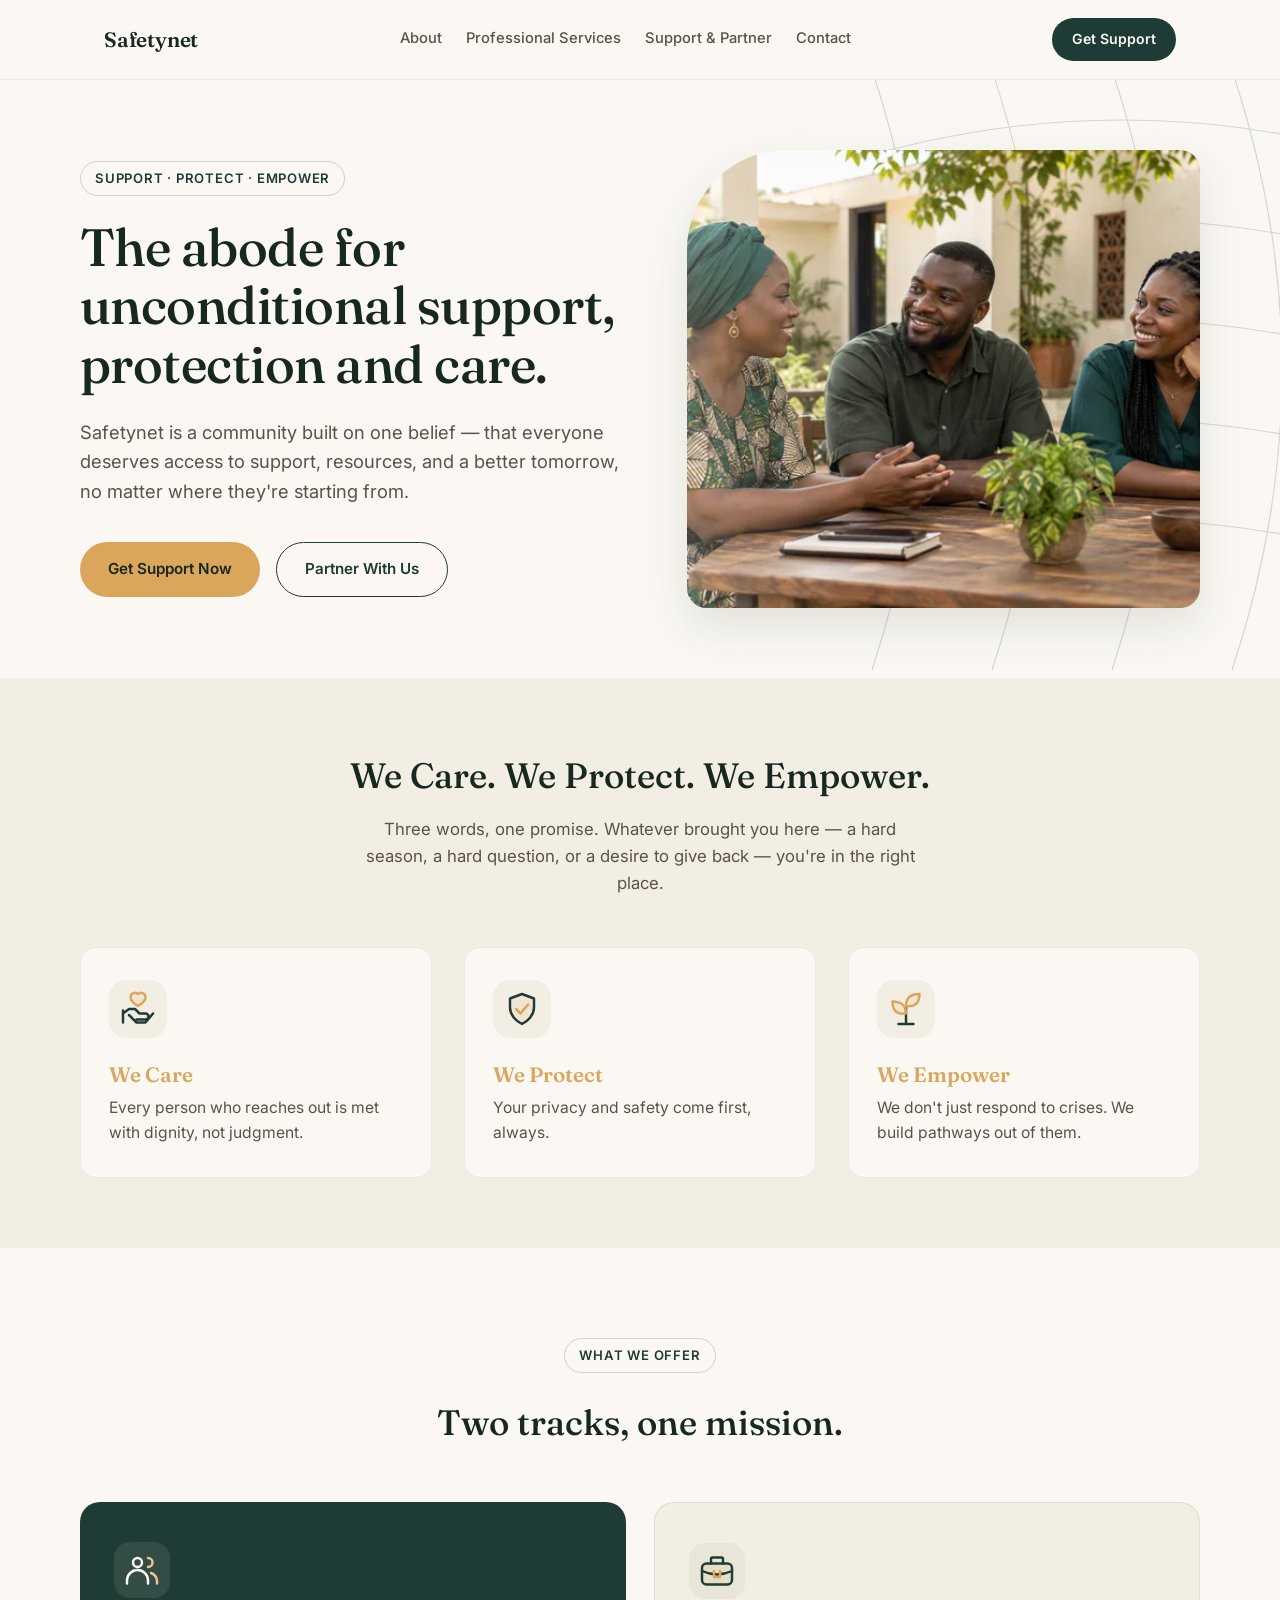
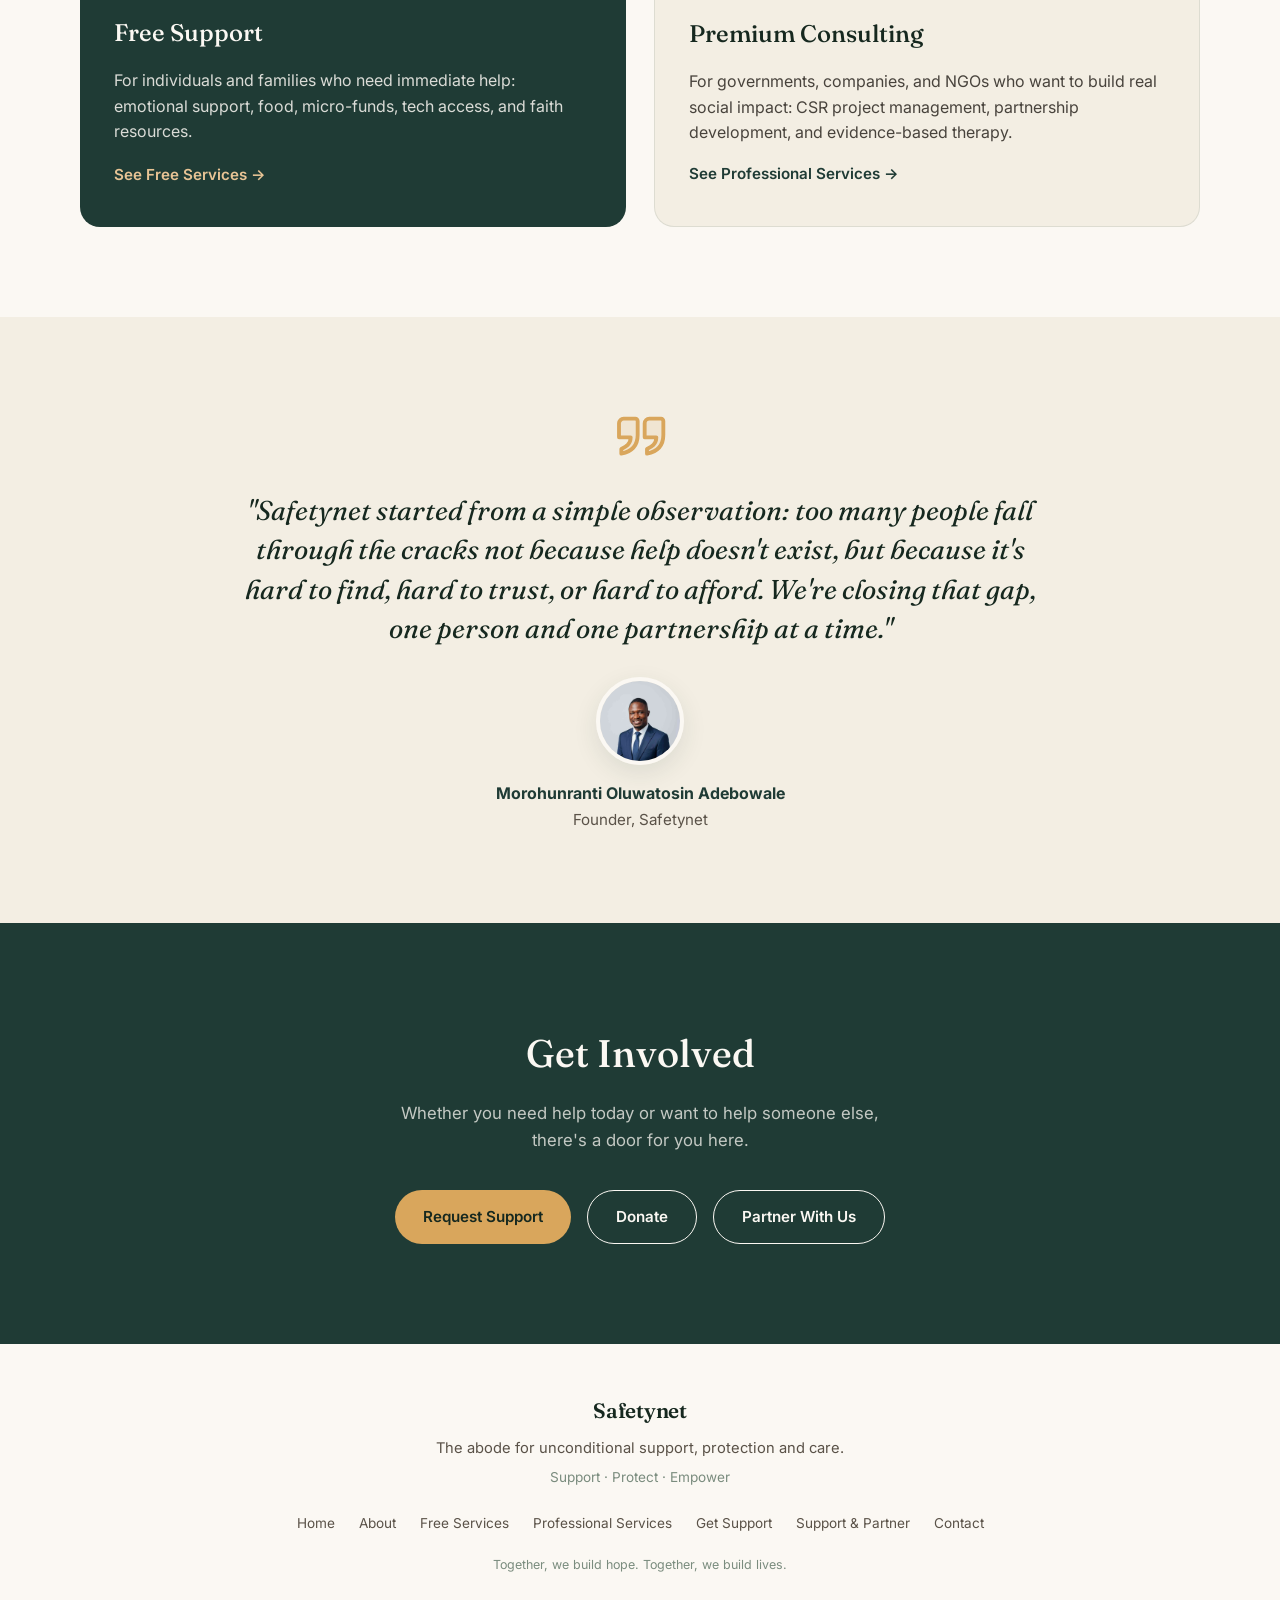
==== commit 618acc09: "Clarify navigation and remove placeholder statistics and image captions" ====
--- a/index.html
+++ b/index.html
@@ -231,6 +231,7 @@
 </style>
 <link rel="stylesheet" href="assets/imagery.css">
 <link rel="stylesheet" href="assets/icons.css">
+<link rel="stylesheet" href="assets/navigation.css">
 </head>
 <body>
 
@@ -239,8 +240,8 @@
     <a href="index.html" class="logo">Safetynet</a>
     <ul class="nav-links">
       <li><a href="about.html">About</a></li>
-      <li><a href="free-services.html">Free Services</a></li>
-      <li><a href="premium-services.html">Premium Services</a></li>
+      <li><a href="premium-services.html">Professional Services</a></li>
+      <li><a href="give-partner.html">Support &amp; Partner</a></li>
       <li><a href="contact.html">Contact</a></li>
     </ul>
     <a href="get-support.html" class="nav-cta">Get Support</a>
@@ -249,10 +250,11 @@
     </button>
   </div>
   <div class="nav-mobile-panel" id="navPanel">
+    <a href="get-support.html">Get Support</a>
+    <a href="premium-services.html">Professional Services</a>
+    <a href="give-partner.html">Support &amp; Partner</a>
+    <a href="free-services.html">Free Services</a>
     <a href="about.html">About</a>
-    <a href="free-services.html">Free Services</a>
-    <a href="premium-services.html">Premium Services</a>
-    <a href="get-support.html">Get Support</a>
     <a href="contact.html">Contact</a>
   </div>
 </nav>
@@ -294,7 +296,7 @@
     </div>
     <figure class="human-photo hero-photo">
       <img src="assets/images/community.webp" srcset="assets/images/community-640.webp 640w, assets/images/community.webp 1280w" sizes="(max-width: 860px) calc(100vw - 48px), 540px" width="1280" height="853" alt="Three adults sharing a warm conversation in a leafy courtyard." fetchpriority="high" decoding="async">
-      <figcaption class="photo-caption">Illustrative imagery</figcaption>
+
     </figure>
   </div>
 </section>
@@ -340,7 +342,7 @@
         <svg class="icon sn-icon" data-icon="briefcase" width="36" height="36" viewBox="0 0 24 24" fill="none" stroke="currentColor" stroke-width="1.65" stroke-linecap="round" stroke-linejoin="round" aria-hidden="true" focusable="false" xmlns="http://www.w3.org/2000/svg"><rect class="icon-wash" x="2" y="7" width="20" height="14" rx="3"/><path d="M8 7V4a1 1 0 0 1 1-1h6a1 1 0 0 1 1 1v3M2 12a24 24 0 0 0 20 0"/><path class="icon-accent" d="M10 12v4h4v-4"/></svg>
         <h3>Premium Consulting</h3>
         <p>For governments, companies, and NGOs who want to build real social impact: CSR project management, partnership development, and evidence-based therapy.</p>
-        <a href="premium-services.html" class="link-out">See Premium Services →</a>
+        <a href="premium-services.html" class="link-out">See Professional Services →</a>
       </div>
     </div>
   </div>
@@ -355,27 +357,7 @@
   </div>
 </section>
 
-<section class="stats">
-  <div class="stats-grid">
-    <div>
-      <div class="stat-num">—</div>
-      <div class="stat-label">Families supported</div>
-    </div>
-    <div>
-      <div class="stat-num">—</div>
-      <div class="stat-label">Micro-funds disbursed</div>
-    </div>
-    <div>
-      <div class="stat-num">—</div>
-      <div class="stat-label">Partner organisations</div>
-    </div>
-    <div>
-      <div class="stat-num">—</div>
-      <div class="stat-label">Anonymous conversations held</div>
-    </div>
-  </div>
-  <p class="stats-note">Placeholder — replace with real figures once available.</p>
-</section>
+<!-- Impact statistics will return when verified figures are available. -->
 
 <section class="involved">
   <h2>Get Involved</h2>
@@ -395,9 +377,9 @@
     <a href="index.html">Home</a>
     <a href="about.html">About</a>
     <a href="free-services.html">Free Services</a>
-    <a href="premium-services.html">Premium Services</a>
+    <a href="premium-services.html">Professional Services</a>
     <a href="get-support.html">Get Support</a>
-    <a href="give-partner.html">Give/Partner</a>
+    <a href="give-partner.html">Support &amp; Partner</a>
     <a href="contact.html">Contact</a>
   </div>
   <p class="copy">Together, we build hope. Together, we build lives.</p>
--- a/assets/navigation.css
+++ b/assets/navigation.css
@@ -0,0 +1,10 @@
+/* Allow the longer pathway labels room before switching to mobile navigation. */
+.nav-links { gap: 24px; }
+.nav-links a, .nav-cta { white-space: nowrap; }
+@media (max-width: 1050px) {
+  .nav-links { display: none; }
+  .nav-mobile-toggle { display: flex; }
+}
+@media (min-width: 1051px) {
+  .nav-mobile-panel.open { display: none; }
+}
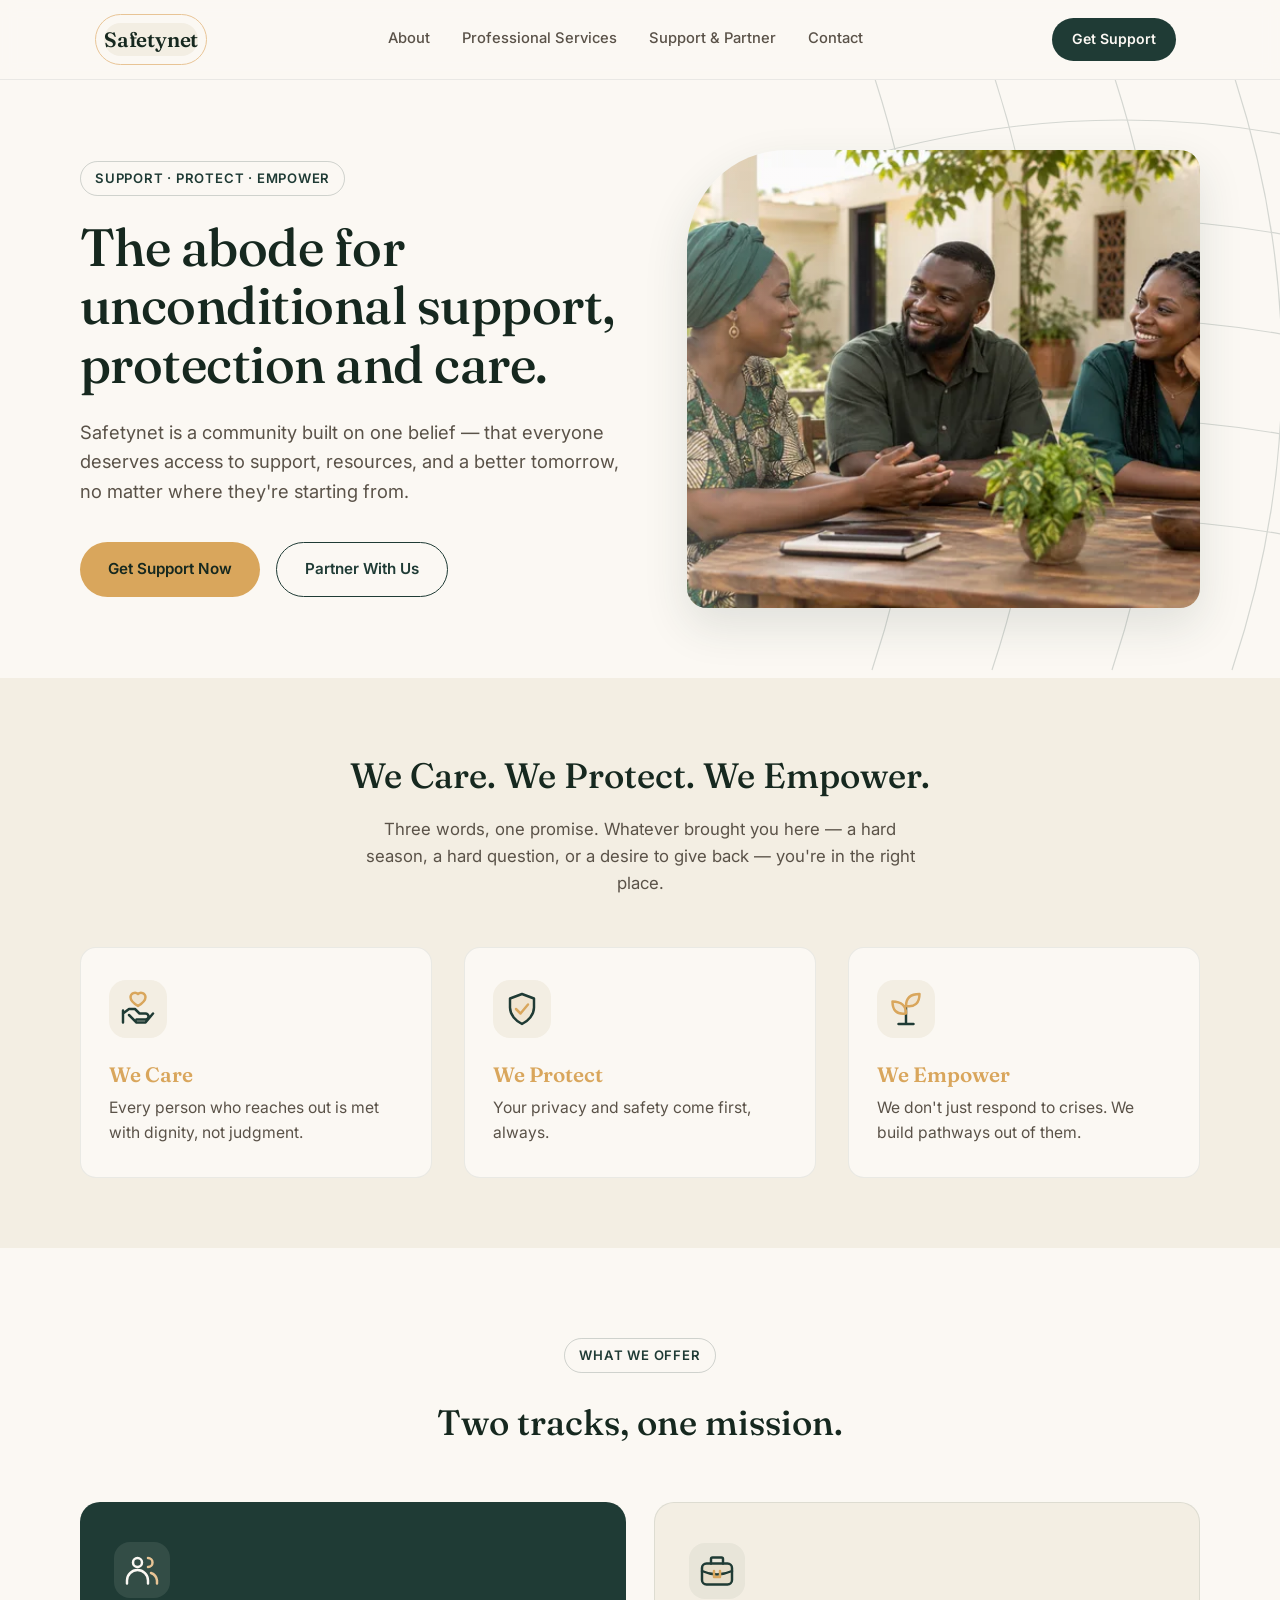
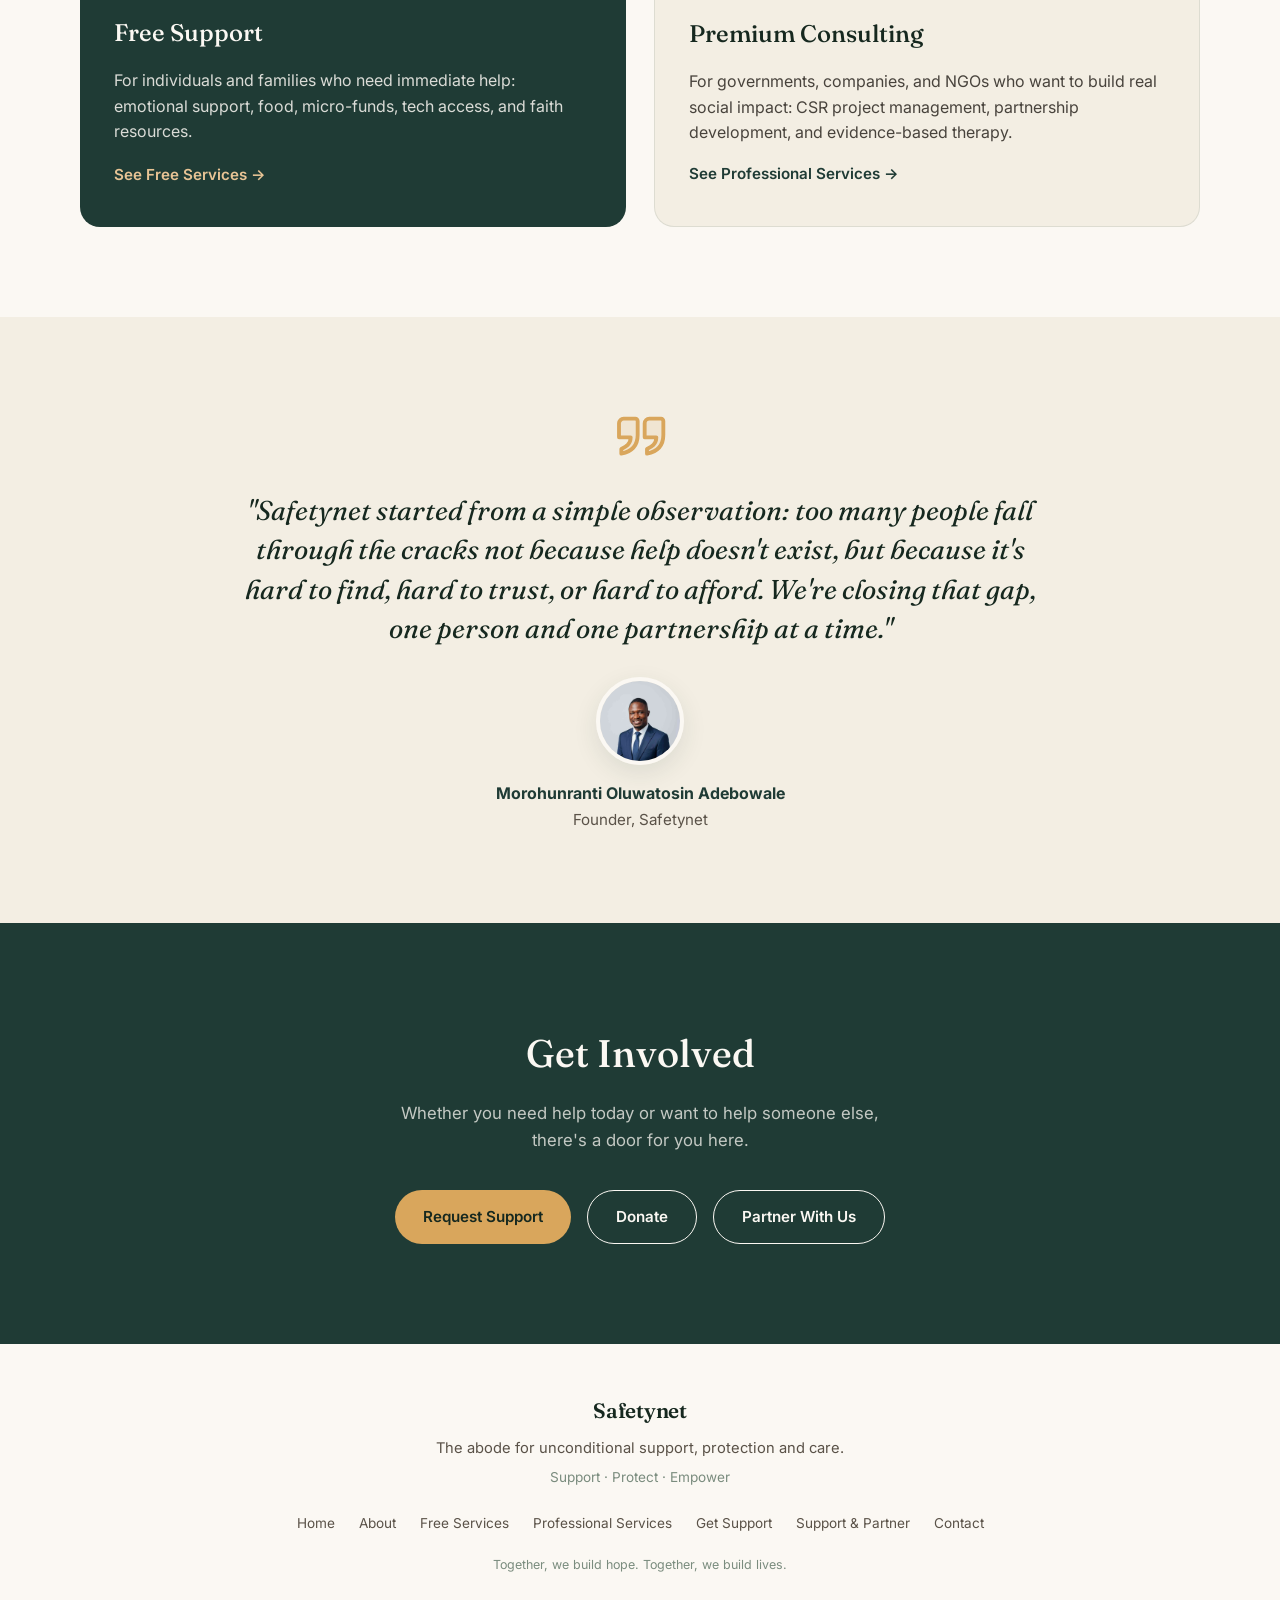
==== commit e85c3db6: "Add listener page guidance and active navigation; hide phone labels" ====
--- a/index.html
+++ b/index.html
@@ -3,7 +3,22 @@
 <head>
 <meta charset="UTF-8">
 <meta name="viewport" content="width=device-width, initial-scale=1.0">
-<title>Safetynet — The abode for unconditional support, protection and care</title>
+<title>Safetynet — Support, Protect, Empower</title>
+<meta name="description" content="Find practical support, explore professional services, and discover ways to support and partner with Safetynet.">
+<link rel="canonical" href="https://safetyneto.netlify.app/">
+<meta property="og:type" content="website">
+<meta property="og:site_name" content="Safetynet">
+<meta property="og:title" content="Safetynet — Support, Protect, Empower">
+<meta property="og:description" content="Find practical support, explore professional services, and discover ways to support and partner with Safetynet.">
+<meta property="og:url" content="https://safetyneto.netlify.app/">
+<meta property="og:image" content="https://safetyneto.netlify.app/assets/images/social-preview.png">
+<meta property="og:image:width" content="1200">
+<meta property="og:image:height" content="630">
+<meta property="og:image:alt" content="Safetynet — Support, Protect, Empower">
+<meta name="twitter:card" content="summary_large_image">
+<meta name="twitter:title" content="Safetynet — Support, Protect, Empower">
+<meta name="twitter:description" content="Find practical support, explore professional services, and discover ways to support and partner with Safetynet.">
+<meta name="twitter:image" content="https://safetyneto.netlify.app/assets/images/social-preview.png">
 <link rel="preconnect" href="https://fonts.googleapis.com">
 <link href="https://fonts.googleapis.com/css2?family=Fraunces:opsz,wght@9..144,400;9..144,500;9..144,600&family=Inter:wght@400;500;600&display=swap" rel="stylesheet">
 <style>
@@ -232,12 +247,13 @@
 <link rel="stylesheet" href="assets/imagery.css">
 <link rel="stylesheet" href="assets/icons.css">
 <link rel="stylesheet" href="assets/navigation.css">
+<link rel="stylesheet" href="assets/availability.css">
 </head>
 <body>
 
 <nav>
   <div class="nav-inner">
-    <a href="index.html" class="logo">Safetynet</a>
+    <a href="index.html" class="logo" aria-current="page">Safetynet</a>
     <ul class="nav-links">
       <li><a href="about.html">About</a></li>
       <li><a href="premium-services.html">Professional Services</a></li>
--- a/assets/navigation.css
+++ b/assets/navigation.css
@@ -1,10 +1,15 @@
 /* Allow the longer pathway labels room before switching to mobile navigation. */
-.nav-links { gap: 24px; }
+.nav-links { gap: 8px; align-items: center; }
+.nav-links a { display: inline-block; padding: 9px 12px; border-radius: 999px; }
+.nav-links a[aria-current="page"], .nav-mobile-panel a[aria-current="page"] { background: var(--paper-warm); color: var(--pine-deep); box-shadow: inset 0 0 0 1px var(--gold-soft); font-weight: 600; }
+.nav-inner .logo[aria-current="page"] { border-radius: 999px; outline: 1px solid var(--gold-soft); outline-offset: 8px; background: var(--paper-warm); }
+.nav-cta[aria-current="page"] { box-shadow: 0 0 0 3px var(--gold-soft); }
+.nav-mobile-panel a { padding-left: 14px; padding-right: 14px; border-radius: 999px; }
 .nav-links a, .nav-cta { white-space: nowrap; }
-@media (max-width: 1050px) {
+@media (max-width: 1200px) {
   .nav-links { display: none; }
   .nav-mobile-toggle { display: flex; }
 }
-@media (min-width: 1051px) {
+@media (min-width: 1201px) {
   .nav-mobile-panel.open { display: none; }
 }
--- a/assets/availability.css
+++ b/assets/availability.css
@@ -0,0 +1,4 @@
+.availability-note { display: inline-block; color: var(--pine); font-size: .9rem; font-weight: 600; line-height: 1.5; }
+.give-card.featured .availability-note { color: var(--gold-soft); }
+.route-card.unavailable { cursor: default; }
+.route-card.unavailable:hover { transform: none; box-shadow: none; }
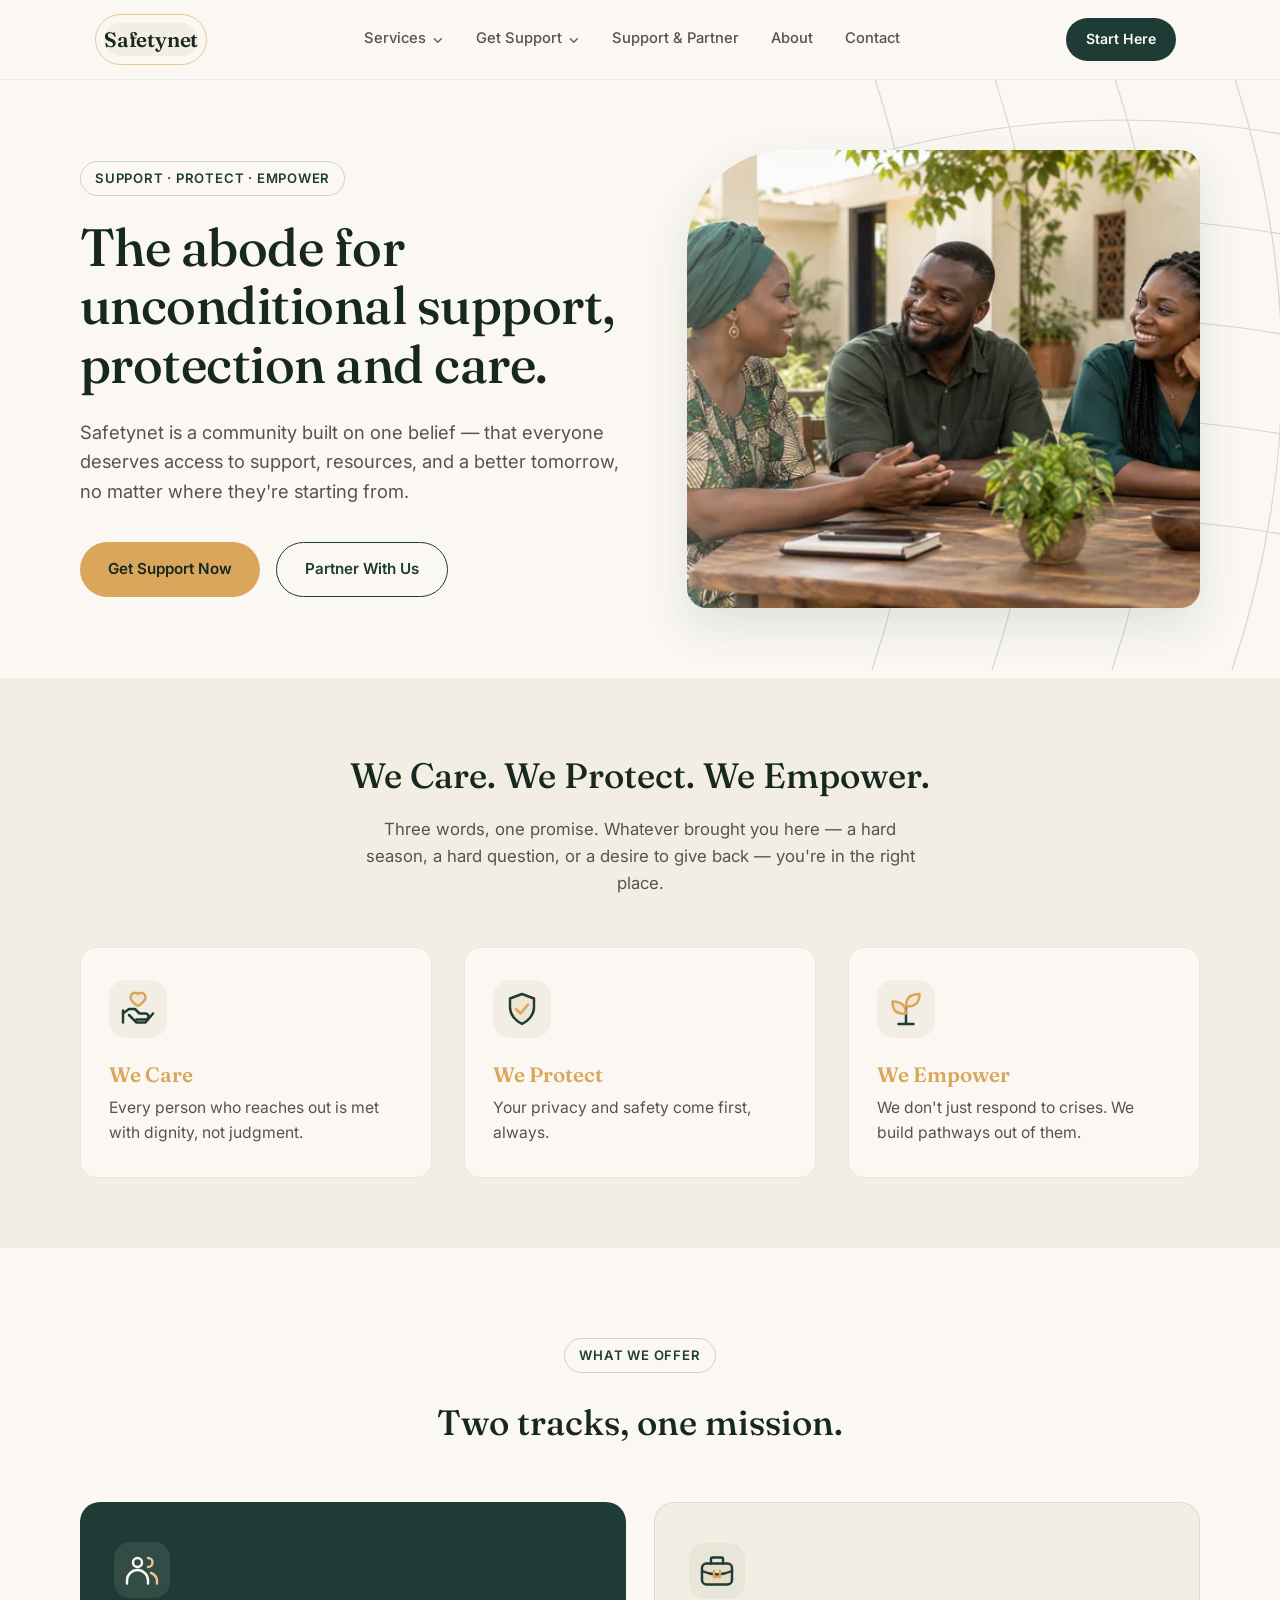
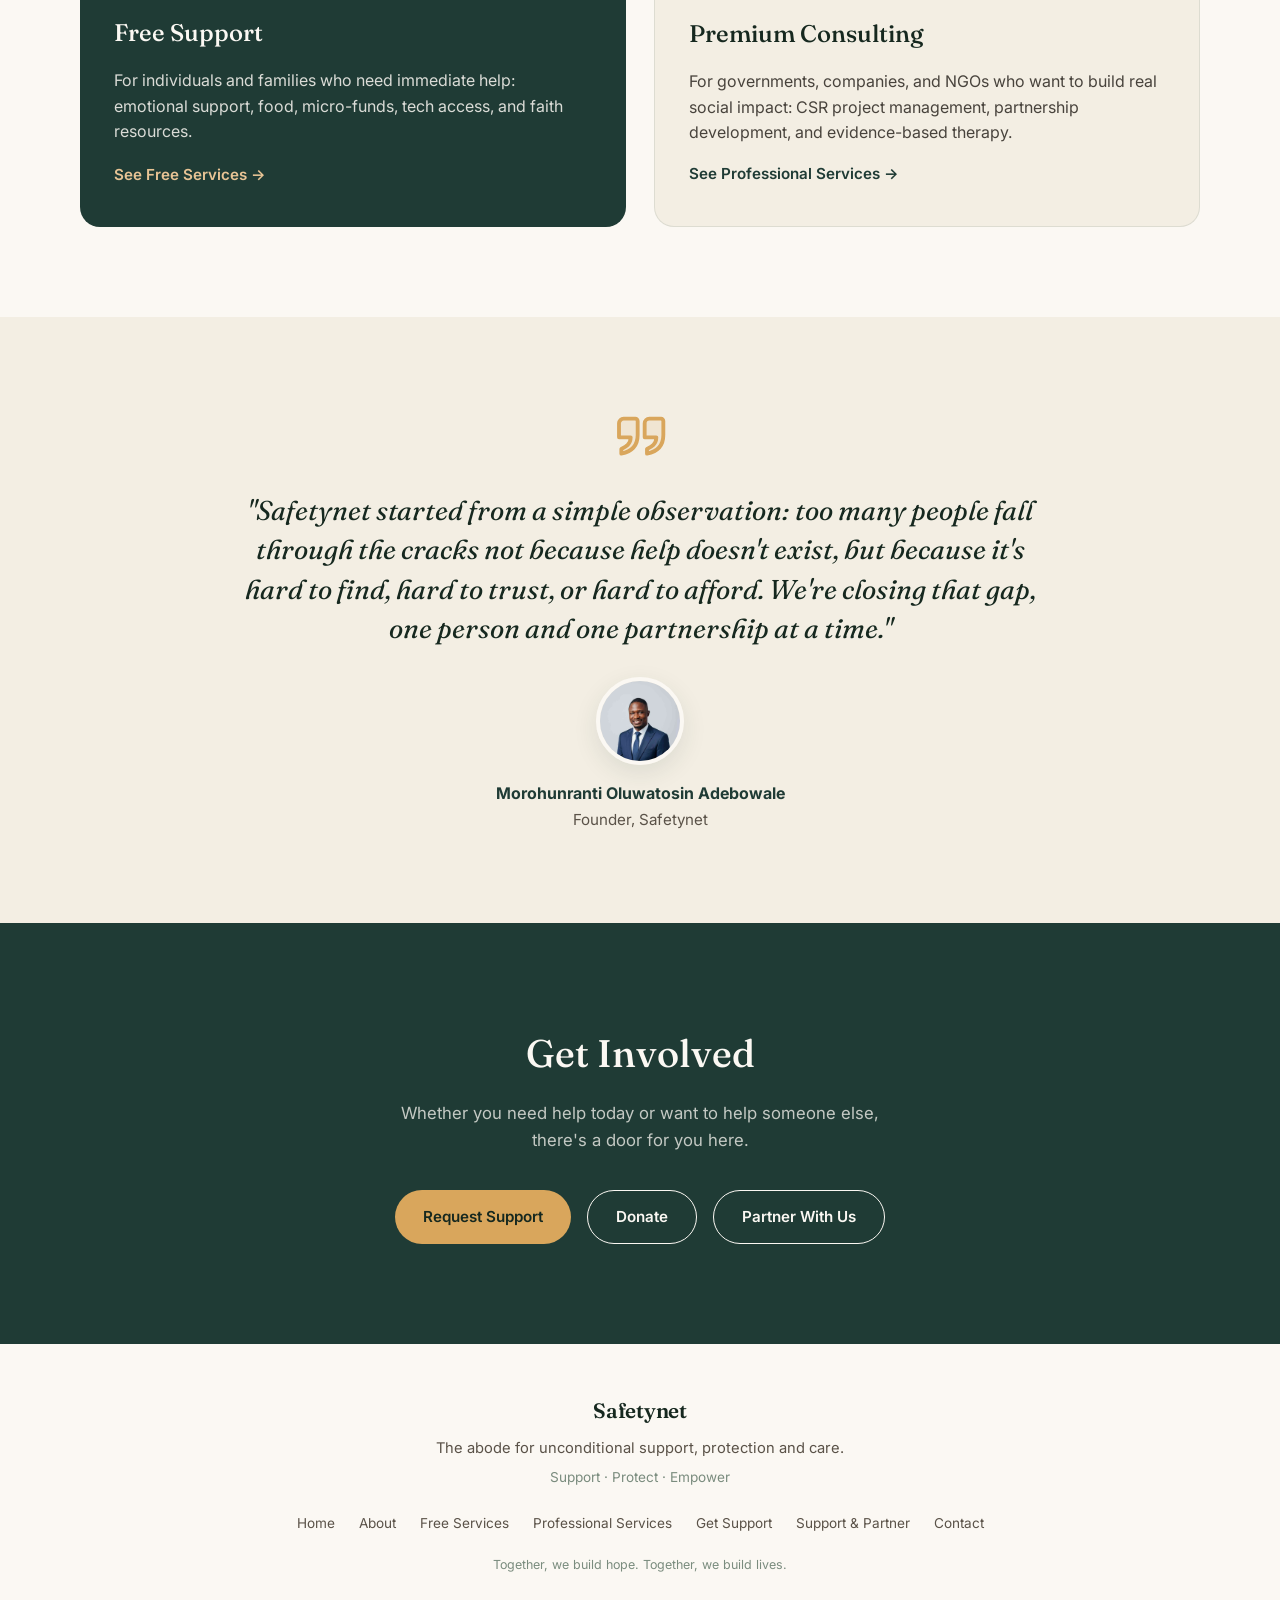
==== commit 9d4cf6ef: "Group site navigation into clear pathways" ====
--- a/index.html
+++ b/index.html
@@ -247,6 +247,7 @@
 <link rel="stylesheet" href="assets/imagery.css">
 <link rel="stylesheet" href="assets/icons.css">
 <link rel="stylesheet" href="assets/navigation.css">
+<script src="assets/navigation.js" defer></script>
 <link rel="stylesheet" href="assets/availability.css">
 </head>
 <body>
--- a/assets/navigation.css
+++ b/assets/navigation.css
@@ -6,6 +6,24 @@
 .nav-cta[aria-current="page"] { box-shadow: 0 0 0 3px var(--gold-soft); }
 .nav-mobile-panel a { padding-left: 14px; padding-right: 14px; border-radius: 999px; }
 .nav-links a, .nav-cta { white-space: nowrap; }
+.nav-dropdown { position: relative; }
+.nav-dropdown-toggle { display: inline-flex; align-items: center; gap: 6px; padding: 9px 12px; border: 0; border-radius: 999px; background: transparent; color: var(--ink-soft); font: inherit; font-weight: 500; cursor: pointer; white-space: nowrap; }
+.nav-dropdown-toggle span, .nav-mobile-group summary span { display: inline-block; transition: transform .18s ease; }
+.nav-dropdown-toggle:hover, .nav-dropdown-toggle:focus-visible, .nav-dropdown.current-group .nav-dropdown-toggle { color: var(--pine-deep); background: var(--paper-warm); }
+.nav-dropdown.current-group .nav-dropdown-toggle { box-shadow: inset 0 0 0 1px var(--gold-soft); font-weight: 600; }
+.nav-dropdown.open .nav-dropdown-toggle span, .nav-mobile-group[open] summary span { transform: rotate(180deg); }
+.nav-dropdown-menu { position: absolute; z-index: 80; top: calc(100% + 10px); left: 50%; width: 270px; padding: 10px; border: 1px solid rgba(31,59,53,.12); border-radius: 16px; background: var(--paper); box-shadow: 0 18px 45px rgba(22,40,31,.15); opacity: 0; visibility: hidden; pointer-events: none; transform: translate(-50%, -6px); transition: opacity .16s ease, transform .16s ease, visibility .16s; }
+.nav-dropdown.open .nav-dropdown-menu { opacity: 1; visibility: visible; pointer-events: auto; transform: translate(-50%, 0); }
+.nav-dropdown-menu a { display: block; padding: 11px 12px; border-radius: 11px; white-space: normal; }
+.nav-dropdown-menu a:hover, .nav-dropdown-menu a:focus-visible { background: var(--paper-warm); }
+.nav-dropdown-menu a span { display: block; color: var(--pine-deep); font-weight: 600; }
+.nav-dropdown-menu a small { display: block; margin-top: 2px; color: var(--ink-soft); font-size: .74rem; font-weight: 400; line-height: 1.35; }
+.nav-mobile-group { border-radius: 14px; }
+.nav-mobile-group summary { display: flex; align-items: center; justify-content: space-between; padding: 12px 14px; border-radius: 999px; color: var(--ink-soft); font-weight: 600; cursor: pointer; list-style: none; }
+.nav-mobile-group summary::-webkit-details-marker { display: none; }
+.nav-mobile-group.current-group > summary { color: var(--pine-deep); background: var(--paper-warm); box-shadow: inset 0 0 0 1px var(--gold-soft); }
+.nav-mobile-submenu { display: grid; gap: 4px; padding: 6px 0 8px 16px; }
+.nav-mobile-panel .nav-mobile-submenu a { padding: 10px 14px; border-bottom: 0; font-size: .94rem; }
 @media (max-width: 1200px) {
   .nav-links { display: none; }
   .nav-mobile-toggle { display: flex; }
